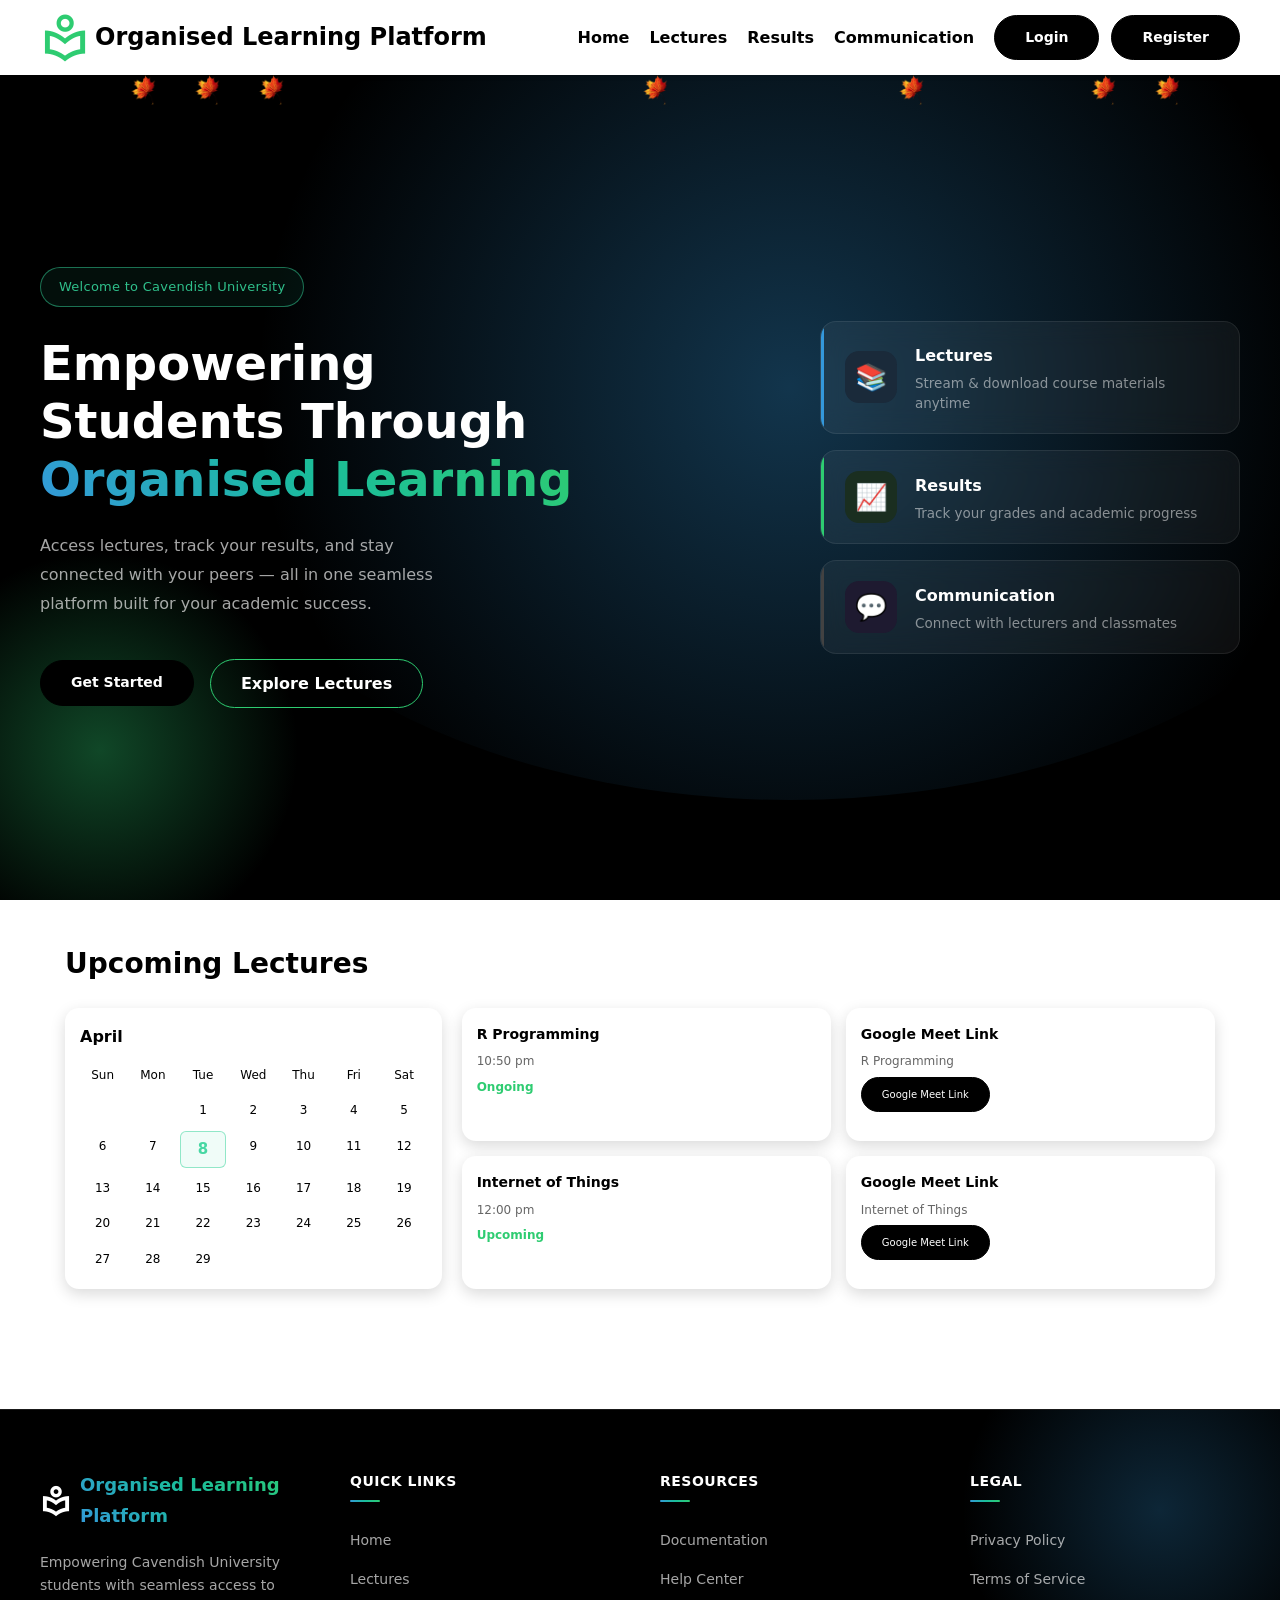
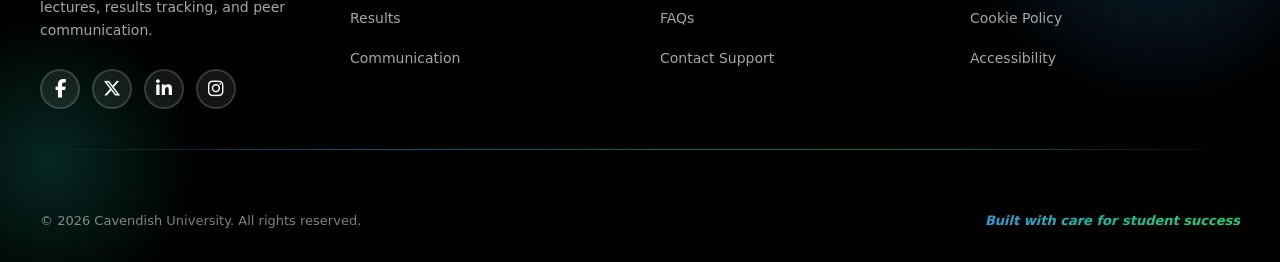
==== index.html @ b63f4052 "added an animated background to the hero section" ====
<!doctype html>
<html lang="en">
  <head>
    <meta charset="UTF-8" />
    <meta name="viewport" content="width=device-width, initial-scale=1.0" />
    <meta
      name="description"
      content="This is a special platform for cavendish University Students"
    />
    <link
      rel="stylesheet"
      href="https://fonts.googleapis.com/css2?family=Material+Symbols+Outlined:opsz,wght,FILL,GRAD@20..48,100..700,0..1,-50..200"
    />
    <link
      rel="stylesheet"
      href="https://cdnjs.cloudflare.com/ajax/libs/font-awesome/6.5.1/css/all.min.css"
    />
    <link rel="stylesheet" href="./styles.css" />
    <title>Organised Learning Platform</title>
  </head>

  <body>
    <nav>
      <div class="container">
        <a href="/" class="logo">
          <span class="material-symbols-outlined">local_library</span>
          Organised Learning Platform
        </a>
        <input type="checkbox" id="menu-toggle" />
        <div class="mobile-menu">
          <label for="menu-toggle" class="menu">
            <span></span>
          </label>
        </div>
        <ul>
          <li><a href="/">Home</a></li>
          <li><a href="/lectures.html">Lectures</a></li>
          <li><a href="/results.html">Results</a></li>
          <li><a href="/communication.html">Communication</a></li>
          <li class="nav-buttons">
            <a class="primary-button" href="/login.html">Login</a>
            <a class="primary-button" href="/register.html">Register</a>
          </li>
        </ul>
      </div>
    </nav>

    <section class="hero">
      
  <div class="leaf">
    <div></div><div></div><div></div>
    <div></div><div></div><div></div>
    <div></div>
  </div>
  
      <div class="hero-container">
        <div class="hero-left">
          <div class="hero-badge">Welcome to Cavendish University</div>
          <h1 class="hero-title">
            Empowering Students Through
            <span class="hero-gradient-text">Organised Learning</span>
          </h1>
          <p class="hero-description">
            Access lectures, track your results, and stay connected with your
            peers — all in one seamless platform built for your academic
            success.
          </p>
          <div class="hero-buttons">
            <a href="/register.html" class="primary-button">Get Started</a>
            <a href="/lectures.html" class="outline-button">Explore Lectures</a>
          </div>
        </div>
        <div class="hero-right">
          <div class="hero-card">
            <div class="hero-card-border hero-card-border--blue"></div>
            <div class="hero-card-icon-box hero-card-icon-box--blue">📚</div>
            <div class="hero-card-text">
              <h3>Lectures</h3>
              <p>Stream &amp; download course materials anytime</p>
            </div>
          </div>
          <div class="hero-card">
            <div class="hero-card-border hero-card-border--green"></div>
            <div class="hero-card-icon-box hero-card-icon-box--green">📈</div>
            <div class="hero-card-text">
              <h3>Results</h3>
              <p>Track your grades and academic progress</p>
            </div>
          </div>
          <div class="hero-card">
            <div class="hero-card-border hero-card-border--purple"></div>
            <div class="hero-card-icon-box hero-card-icon-box--purple">💬</div>
            <div class="hero-card-text">
              <h3>Communication</h3>
              <p>Connect with lecturers and classmates</p>
            </div>
          </div>
        </div>
      </div>
    </section>

    <section class="lecturers_section">
      <h1 class="lectures_h1">Upcoming Lectures</h1>

      <div class="layout">
        <!-- LEFT: CALENDAR -->
        <div class="lecture_card calendar">
          <h3>April</h3>

          <div class="calendar-grid">
            <div>Sun</div>
            <div>Mon</div>
            <div>Tue</div>
            <div>Wed</div>
            <div>Thu</div>
            <div>Fri</div>
            <div>Sat</div>

            <div></div>
            <div></div>
            <div>1</div>
            <div>2</div>
            <div>3</div>
            <div>4</div>
            <div>5</div>

            <div>6</div>
            <div>7</div>
            <div class="highlighted_date">8</div>
            <div>9</div>
            <div>10</div>
            <div>11</div>
            <div>12</div>
            <div>13</div>
            <div>14</div>
            <div>15</div>
            <div>16</div>
            <div>17</div>
            <div>18</div>
            <div>19</div>
            <div>20</div>
            <div>21</div>
            <div>22</div>
            <div>23</div>
            <div>24</div>
            <div>25</div>
            <div>26</div>
            <div>27</div>
            <div>28</div>
            <div>29</div>
          </div>
        </div>
        <div class="lectures">
          <div class="lecture_card">
            <div class="lecture-title">R Programming</div>
            <div class="lecture-time">10:50 pm</div>
            <div class="lecture-status">Ongoing</div>
          </div>

          <div class="lecture_card">
            <div class="lecture-title">Google Meet Link</div>
            <div class="lecture-time">R Programming</div>
            <a href="#" class="primary-button lecture_btn">Google Meet Link</a>
          </div>

          <div class="lecture_card">
            <div class="lecture-title">Internet of Things</div>
            <div class="lecture-time">12:00 pm</div>
            <div class="lecture-status">Upcoming</div>
          </div>

          <div class="lecture_card">
            <div class="lecture-title">Google Meet Link</div>
            <div class="lecture-time">Internet of Things</div>
            <a href="#" class="primary-button lecture_btn">Google Meet Link</a>
          </div>
        </div>
      </div>
    </section>

    <footer class="footer">
      <div class="footer-gradient-blob footer-gradient-blob--blue"></div>
      <div class="footer-gradient-blob footer-gradient-blob--green"></div>
      <div class="footer-container">
        <div class="footer-content">
          <div class="footer-section footer-brand">
            <div class="footer-logo">
              <span class="material-symbols-outlined">local_library</span>
              <span class="footer-logo-text">Organised Learning Platform</span>
            </div>
            <p class="footer-description">
              Empowering Cavendish University students with seamless access to
              lectures, results tracking, and peer communication.
            </p>
            <div class="footer-socials">
              <a href="#" class="social-link" title="Facebook">
                <i class="fab fa-facebook-f"></i>
              </a>
              <a href="#" class="social-link" title="Twitter">
                <i class="fab fa-x-twitter"></i>
              </a>
              <a href="#" class="social-link" title="LinkedIn">
                <i class="fab fa-linkedin-in"></i>
              </a>
              <a href="#" class="social-link" title="Instagram">
                <i class="fab fa-instagram"></i>
              </a>
            </div>
          </div>

          <!-- Quick links section -->
          <div class="footer-section">
            <h4 class="footer-heading">Quick Links</h4>
            <ul class="footer-links">
              <li><a href="/">Home</a></li>
              <li><a href="/lectures.html">Lectures</a></li>
              <li><a href="/results.html">Results</a></li>
              <li><a href="/communication.html">Communication</a></li>
            </ul>
          </div>
          <div class="footer-section">
            <h4 class="footer-heading">Resources</h4>
            <ul class="footer-links">
              <li><a href="#">Documentation</a></li>
              <li><a href="#">Help Center</a></li>
              <li><a href="#">FAQs</a></li>
              <li><a href="#">Contact Support</a></li>
            </ul>
          </div>
          <div class="footer-section">
            <h4 class="footer-heading">Legal</h4>
            <ul class="footer-links">
              <li><a href="#">Privacy Policy</a></li>
              <li><a href="#">Terms of Service</a></li>
              <li><a href="#">Cookie Policy</a></li>
              <li><a href="#">Accessibility</a></li>
            </ul>
          </div>
        </div>

        <div class="footer-divider"></div>

        <div class="footer-bottom">
          <p class="footer-copyright">
            &copy; 2026 Cavendish University. All rights reserved.
          </p>
          <p class="footer-credit">Built with care for student success</p>
        </div>
      </div>
    </footer>
  </body>
</html>
---- styles.css ----
/* ========================================================================
   ORGANISED LEARNING PLATFORM — Cavendish University
   ========================================================================
   Contributors (from git history):
   - Jeslor Ssozi          : Root theme, CSS variables, icon library
   - Tukamushaba Ruth      : Navbar design & responsiveness
   - Esther Musiime        : Button styles
   - Moisha Ndlovu         : Hero section & styling
   - Hillary (bh256126)    : Lectures section (index page)
   - km4897 (Milly)        : Lectures page hero section
   - ATWINE Abel Mwesigye  : Communication hero section
   - Suban Mohamed          : Communication cards
   - Swabulah (Swabra5)    : Results page
   - Rogers Onyango        : Login page
   - Natasha (tasha256)    : Footer
   ======================================================================== */

/* =============================================
   1. ROOT VARIABLES & CODE REFACTOR — Jeslor Ssozi
   ============================================= */
:root {
  --base-color: #000000;
  --base-color-light: #424242;
  --primary-color: #3498db;
  --secondary-color: #2ecc71;
  --gradient-color: linear-gradient(45deg, #3498db, #1abc9c, #2ecc71);
}

* {
  margin: 0;
  padding: 0;
  box-sizing: border-box;
}

body {
  font-family:
    "Segoe UI",
    system-ui,
    -apple-system,
    sans-serif;
  color: var(--base-color-light);
  line-height: 1.7;
  min-height: 100vh;
  padding-top: 75px;
  background-color: #ffffff;
}

a {
  text-decoration: none;
  color: inherit;
}

.container {
  max-width: 1200px;
  margin: 0 auto;
  width: 100%;
}

/* =============================================
   2. BUTTONS — Esther Musiime
   ============================================= */
.primary-button {
  background-color: var(--base-color);
  color: #fff;
  padding: 10px 30px;
  font-weight: 600;
  border-radius: 30px;
  border: none;
  font-size: 14px;
  cursor: pointer;
  display: inline-block;
  transition: all 0.3s ease;
  border: 1.5px solid var(--base-color);
}

.primary-button:hover {
  background-color: var(--secondary-color);
  color: #fff;
  box-shadow: 0 8px 25px rgba(0, 0, 0, 0.15);
  transform: translateY(-4px);
  border-color: var(--secondary-color);
}

.outline-button {
  border: 1.5px solid var(--secondary-color);
  color: #fff;
  padding: 10px 30px;
  font-weight: 600;
  border-radius: 30px;
  font-size: 16px;
  cursor: pointer;
  background: transparent;
  display: inline-block;
  transition: all 0.3s ease;
}

.outline-button:hover {
  background: var(--gradient-color);
  transform: translateY(-4px);
  box-shadow: 0 8px 25px rgba(0, 0, 0, 0.15);
}

/* =============================================
   3. NAVBAR — Tukamushaba Ruth
   ============================================= */
nav {
  height: 75px;
  display: flex;
  align-items: center;
  box-shadow: 0 2px 4px rgba(0, 0, 0, 0.1);
  padding: 0 20px;
  background-color: #fff;
  position: fixed;
  top: 0;
  left: 0;
  width: 100%;
  z-index: 9999;
}

nav .container {
  display: flex;
  justify-content: space-between;
  align-items: center;
}

nav .logo {
  font-size: 24px;
  font-weight: 900;
  color: var(--base-color);
  display: flex;
  align-items: center;
}

nav .logo span {
  font-size: 50px;
  margin-right: 5px;
  font-weight: 900;
  color: var(--secondary-color);
}

nav ul {
  list-style: none;
  display: flex;
  align-items: center;
  gap: 20px;
}

nav ul a {
  color: var(--base-color);
  font-weight: 600;
  transition: color 0.3s ease;
}

nav ul a:hover {
  color: var(--secondary-color);
}

.nav-buttons {
  display: flex;
  gap: 12px;
}

.mobile-menu {
  margin-left: auto;
  width: fit-content;
}

#menu-toggle {
  display: none;
}

.mobile-menu .menu {
  height: 40px;
  background-color: var(--secondary-color);
  padding: 10px;
  display: none;
  align-items: center;
  justify-content: center;
  border-radius: 8px;
}

.mobile-menu .menu span {
  width: 27px;
  height: 2px;
  position: relative;
  cursor: pointer;
  background-color: var(--base-color);
}

.mobile-menu .menu span::before,
.mobile-menu .menu span::after {
  content: "";
  position: absolute;
  width: inherit;
  height: 2px;
  background-color: var(--base-color);
  transition: all 0.3s ease;
}

.mobile-menu .menu span::before {
  top: -8px;
}

.mobile-menu .menu span::after {
  top: 8px;
}

#menu-toggle:checked + .mobile-menu .menu span {
  background-color: transparent;
}

#menu-toggle:checked + .mobile-menu .menu span::before {
  transform: rotate(45deg);
  top: 0;
}

#menu-toggle:checked + .mobile-menu .menu span::after {
  transform: rotate(-45deg);
  top: 0;
}

/* =============================================
   4. HERO SECTION — Moisha Ndlovu
   ============================================= */
.hero {
  background-color: var(--base-color);
  min-height: calc(100vh - 75px);
  display: flex;
  align-items: center;
  position: relative;
  overflow: hidden;
  padding: 60px 20px;
}

.hero::before {
  content: "";
  position: absolute;
  width: 100%;
  height: 100%;
  background: radial-gradient(circle, #3498db59 0%, rgba(52, 152, 219, 0) 70%);
  top: -100px;
  right: -150px;
  border-radius: 50%;
  animation: float 8s ease-in-out infinite;
  pointer-events: none;
}

.hero::after {
  content: "";
  position: absolute;
  width: 400px;
  height: 400px;
  background: radial-gradient(circle, #2ecc7159 0%, transparent 70%);
  bottom: -50px;
  left: -100px;
  border-radius: 50%;
  animation: float 6s ease-in-out infinite reverse;
  pointer-events: none;

}


.hero-container {
  max-width: 1200px;
  margin: 0 auto;
  display: flex;
  align-items: center;
  justify-content: space-between;
  gap: 60px;
  width: 100%;
  position: relative;
  z-index: 1;
}

.hero-left {
  flex: 1;
  max-width: 560px;
}

.hero-badge {
  display: inline-block;
  border: 1px solid rgba(52, 211, 153, 0.5);
  color: rgba(52, 211, 153, 0.9);
  font-size: 13px;
  font-weight: 500;
  padding: 8px 18px;
  border-radius: 30px;
  margin-bottom: 28px;
  background: rgba(52, 211, 153, 0.07);
  letter-spacing: 0.02em;
}

.hero-title {
  font-size: clamp(2rem, 4vw, 3rem);
  font-weight: 800;
  color: #ffffff;
  line-height: 1.2;
  margin-bottom: 24px;
}

.hero-gradient-text {
  background: var(--gradient-color);
  -webkit-background-clip: text;
  -webkit-text-fill-color: transparent;
  background-clip: text;
}

.hero-description {
  font-size: 16px;
  color: rgba(255, 255, 255, 0.65);
  line-height: 1.8;
  margin-bottom: 40px;
  max-width: 440px;
}

.hero-buttons {
  display: flex;
  align-items: center;
  gap: 16px;
  flex-wrap: wrap;
}

.hero-right {
  flex: 0 0 420px;
  display: flex;
  flex-direction: column;
  gap: 16px;
}

.hero-card {
  background: rgba(255, 255, 255, 0.05);
  backdrop-filter: blur(12px);
  -webkit-backdrop-filter: blur(12px);
  border: 1px solid rgba(255, 255, 255, 0.08);
  border-radius: 16px;
  padding: 20px 24px;
  position: relative;
  overflow: hidden;
  display: flex;
  align-items: center;
  gap: 18px;
  transition: all 0.3s ease;
}

.hero-card:hover {
  transform: translateY(-4px);
  background: rgba(255, 255, 255, 0.08);
  box-shadow: 0 8px 25px rgba(0, 0, 0, 0.15);
}

.hero-card-border {
  position: absolute;
  left: 0;
  top: 0;
  bottom: 0;
  width: 3px;
  border-radius: 16px 0 0 16px;
}

.hero-card-border--blue {
  background: var(--primary-color);
}
.hero-card-border--green {
  background: var(--secondary-color);
}
.hero-card-border--purple {
  background: var(--base-color-light);
}

.hero-card-icon-box {
  width: 52px;
  height: 52px;
  border-radius: 14px;
  display: flex;
  align-items: center;
  justify-content: center;
  flex-shrink: 0;
  font-size: 26px;
}

.hero-card-icon-box--blue {
  background: #1a2a3a;
}
.hero-card-icon-box--green {
  background: #1a2e20;
}
.hero-card-icon-box--purple {
  background: #1e1a30;
}

.hero-card-text {
  display: flex;
  flex-direction: column;
  gap: 4px;
}

.hero-card h3 {
  font-size: 16px;
  font-weight: 700;
  color: #ffffff;
  margin: 0;
}

.hero-card p {
  font-size: 13.5px;
  color: rgba(255, 255, 255, 0.5);
  line-height: 1.5;
  margin: 0;
}

@keyframes float {
  0%, 100% {
    transform: translateY(0) scale(1);
  }
  50% {
    transform: translateY(-30px) scale(1.05);
  }
}

/* Falling leaves overlay */
.leaf {
  position: absolute;
  width: 100%;
  height: 100%;
  top: 0;
  left: 0;
  pointer-events: none;
}

.leaf div {
  position: absolute;
  display: block;
  width: 30px;
  height: 30px;
  background: url('../images/image.png') no-repeat center;
  background-size: contain;
}

.leaf div:nth-child(1) { left: 20%; animation: fall 15s linear infinite; animation-delay: -2s; }
.leaf div:nth-child(2) { left: 70%; animation: fall 15s linear infinite; animation-delay: -4s; }
.leaf div:nth-child(3) { left: 10%; animation: fall 20s linear infinite; animation-delay: -7s; }
.leaf div:nth-child(4) { left: 50%; animation: fall 18s linear infinite; animation-delay: -5s; }
.leaf div:nth-child(5) { left: 85%; animation: fall 14s linear infinite; animation-delay: -5s; }
.leaf div:nth-child(6) { left: 15%; animation: fall 16s linear infinite; animation-delay: -10s; }
.leaf div:nth-child(7) { left: 90%; animation: fall 15s linear infinite; animation-delay: -4s; }

@keyframes fall {
  0%   { opacity: 1; top: -10%; transform: translateX(20px) rotate(0deg); }
  20%  { opacity: 0.8; transform: translateX(-20px) rotate(45deg); }
  40%  { transform: translateX(-20px) rotate(90deg); }
  60%  { transform: translateX(-20px) rotate(135deg); }
  80%  { transform: translateX(-20px) rotate(180deg); }
  100% { top: 110%; transform: translateX(-20px) rotate(225deg); }
}

/* =============================================
   5. LECTURE SECTION (Index Page) — Hillary
   ============================================= */
.lecturers_section {
  max-width: 1200px;
  margin: 0 auto;
  width: 100%;
  padding: 40px 25px;
}

.lectures_h1 {
  margin-bottom: 20px;
  font-weight: 800;
  font-size: 28px;
  color: var(--base-color);
}

.layout {
  display: grid;
  grid-template-columns: 1fr 2fr;
  gap: 20px;
}

.lecture_card {
  background: #ffffff;
  color: #000;
  border-radius: 14px;
  padding: 15px;
  box-shadow: 0 5px 15px rgba(0, 0, 0, 0.15);
  transition: all 0.3s ease;
}

.lecture_card:hover {
  transform: translateY(-4px);
  box-shadow: 0 8px 25px rgba(0, 0, 0, 0.15);
  background: #f9fafb;
}

.calendar {
  min-height: 220px;
}

.calendar h3 {
  margin-top: 0;
  font-size: 16px;
  font-weight: 700;
}

.calendar-grid {
  display: grid;
  grid-template-columns: repeat(7, 1fr);
  gap: 5px;
  font-size: 12px;
  margin-top: 10px;
}

.calendar-grid div {
  text-align: center;
  padding: 5px;
  border-radius: 6px;
}

.highlighted_date {
  display: inline-block;
  border: 1px solid rgba(52, 211, 153, 0.5);
  color: rgba(52, 211, 153, 0.9);
  font-size: 15px;
  font-weight: 700;
  padding: 8px 18px;
  border-radius: 30px;
  background: rgba(52, 211, 153, 0.07);
  letter-spacing: 0.02em;
}

.lectures {
  display: grid;
  grid-template-columns: repeat(2, 1fr);
  gap: 15px;
}

.lecture-title {
  font-size: 14px;
  font-weight: 600;
}

.lecture-time {
  font-size: 12px;
  color: #666;
  margin: 5px 0;
}

.lecture-status {
  font-size: 12px;
  font-weight: 600;
  color: var(--secondary-color);
}

.lecture_btn {
  padding: 8px 20px;
  border-radius: 30px;
  font-weight: 500;
  font-size: 10px;
}

/* =============================================
   6. LECTURES PAGE HERO — km4897 (Milly)
   ============================================= */
.lectures-hero.hero {
  padding-top: calc(60px + 20px);
  min-height: auto;
}

.lectures-hero-content {
  display: flex;
  padding: 40px 20px;
  flex-direction: column;
  align-items: center;
  text-align: center;
  position: relative;
  z-index: 4;
  max-width: 800px;
  margin: 0 auto;
}

.lectures-hero-content h1 {
  font-size: clamp(1.8rem, 4vw, 2.5rem);
  font-weight: 800;
  color: #ffffff;
  line-height: 1.2;
  display: flex;
  align-items: center;
  gap: 10px;
}

.lectures-hero-content h1 span {
  font-size: 50px;
  margin-right: 5px;
  font-weight: 900;
}

.lectures-hero-description {
  color: rgba(255, 255, 255, 0.5);
  margin-top: 12px;
}

.lectures-hero-buttons {
  display: flex;
  flex-wrap: wrap;
  align-items: center;
  justify-content: center;
  gap: 16px;
  margin-top: 20px;
}

.lectures-hero-buttons button {
  display: flex;
  align-items: center;
  gap: 8px;
  border: 1.5px solid var(--secondary-color);
}

.lectures-hero-sub {
  padding: 3rem 1rem;
}

.lectures-hero-sub h3 {
  font-size: 22px;
  font-weight: 700;
  color: var(--base-color);
  text-transform: capitalize;
}

.lecture-hero-cards {
  display: flex;
  justify-content: center;
  flex-wrap: wrap;
  gap: 20px;
  padding: 20px 0;
}

.lectures-hero-sub article {
  box-shadow: 0 5px 15px rgba(0, 0, 0, 0.15);
  border-radius: 10px;
  padding: 20px;
  display: grid;
  grid-template-columns: 60px 1fr 30px;
  width: 100%;
  max-width: 380px;
  align-items: center;
  position: relative;
  overflow: hidden;
}

.lectures-hero-sub .lecture-hero-numbers {
  height: 40px;
  width: 40px;
  border: 3px solid var(--primary-color);
  display: flex;
  align-items: center;
  justify-content: center;
  border-radius: 5px;
  font-weight: 700;
}

.lectures-hero-sub article::before {
  content: "";
  position: absolute;
  left: 0;
  top: 0;
  bottom: 0;
  width: 100%;
  height: 4px;
  background: var(--primary-color);
  border-radius: 10px 0 0 10px;
}

.lectures-hero-sub article:nth-child(2)::before {
  background: var(--secondary-color);
}

.lectures-hero-sub article:nth-child(3)::before {
  background: #8b5cf6;
}

.lectures-hero-sub h4 {
  font-size: 18px;
  font-weight: 700;
  color: var(--base-color);
  text-transform: capitalize;
}

.lectures-hero-sub p {
  font-size: 13px;
  color: var(--base-color-light);
}

.lectures-hero-sub span {
  font-size: 3rem;
  color: var(--primary-color);
}

/* =============================================
   6b. LECTURE CARDS — Lectures Page
   Reuses: .comm-card hover, .comm-tag pattern, .primary-button
   ============================================= */
.lecture-cards-section {
  background: #f8f9fa;
  padding: 60px 20px 80px;
}

.lecture-cards-heading {
  font-size: 28px;
  font-weight: 800;
  color: var(--base-color);
  margin-bottom: 6px;
}

.lecture-cards-subheading {
  font-size: 15px;
  color: var(--base-color-light);
  margin-bottom: 36px;
}

.lecture-cards-grid {
  display: grid;
  grid-template-columns: repeat(auto-fill, minmax(340px, 1fr));
  gap: 24px;
}

/* Individual card — mirrors .comm-card structure */
.lec-card {
  background: #fff;
  border-radius: 16px;
  overflow: hidden;
  box-shadow: 0 4px 20px rgba(0, 0, 0, 0.06);
  transition: all 0.3s ease;
}

.lec-card:hover {
  transform: translateY(-4px);
  box-shadow: 0 8px 25px rgba(0, 0, 0, 0.15);
}

.lec-card-accent {
  height: 4px;
}

.lec-card-accent-green {
  background: linear-gradient(90deg, #2ecc71, #34d399);
}

.lec-card-body {
  padding: 24px 28px;
}

.lec-card-top {
  display: flex;
  align-items: center;
  justify-content: space-between;
  margin-bottom: 14px;
  flex-wrap: wrap;
  gap: 8px;
}

/* Tags — reuses .comm-tag sizing & colour pattern */
.lec-tag {
  display: inline-flex;
  align-items: center;
  gap: 5px;
  padding: 4px 12px;
  border-radius: 20px;
  font-size: 12px;
  font-weight: 600;
}

.lec-tag .material-symbols-outlined {
  font-size: 15px;
}

.lec-tag-live {
  background: rgba(46, 204, 113, 0.12);
  color: var(--secondary-color);
  animation: livePulse 2s ease-in-out infinite;
}

@keyframes livePulse {
  0%,
  100% {
    opacity: 1;
  }
  50% {
    opacity: 0.65;
  }
}

.lec-tag-scheduled {
  background: rgba(46, 204, 113, 0.1);
  color: var(--secondary-color);
}

.lec-schedule {
  display: inline-flex;
  align-items: center;
  gap: 5px;
  font-size: 13px;
  color: #888;
}

.lec-schedule .material-symbols-outlined {
  font-size: 16px;
}

.lec-card-title {
  font-size: 18px;
  font-weight: 700;
  color: var(--base-color);
  margin-bottom: 14px;
  line-height: 1.4;
}

.lec-card-details {
  display: flex;
  flex-direction: column;
  gap: 8px;
  margin-bottom: 20px;
}

.lec-detail {
  display: flex;
  align-items: center;
  gap: 8px;
  font-size: 14px;
  color: var(--base-color-light);
}

.lec-detail .material-symbols-outlined {
  font-size: 20px;
  color: #999;
}

/* Google Meet button — extends .primary-button style */
.lec-meet-btn {
  display: inline-flex;
  align-items: center;
  justify-content: center;
  gap: 8px;
  width: 100%;
  padding: 12px 24px;
  background-color: var(--base-color);
  color: #fff;
  font-weight: 600;
  font-size: 14px;
  border-radius: 30px;
  border: 1.5px solid var(--base-color);
  cursor: pointer;
  transition: all 0.3s ease;
}

.lec-meet-btn:hover {
  background-color: var(--secondary-color);
  border-color: var(--secondary-color);
  color: #fff;
  box-shadow: 0 8px 25px rgba(0, 0, 0, 0.15);
  transform: translateY(-2px);
}

.lec-meet-btn .material-symbols-outlined {
  font-size: 18px;
  transition: transform 0.25s ease;
}

.lec-meet-btn:hover .material-symbols-outlined {
  transform: translateX(4px);
}

/* =============================================
   7. PAGE BACKGROUND — Jeslor Ssozi
   Reusable dark bg with animated gradient orbs
   ============================================= */
.page-background {
  background-color: var(--base-color);
  position: relative;
  overflow: hidden;
}

.page-background::before {
  content: "";
  position: absolute;
  width: 600px;
  height: 600px;
  background: radial-gradient(circle, #3498db59 0%, rgba(52, 152, 219, 0) 70%);
  top: -100px;
  right: -150px;
  border-radius: 50%;
  animation: float 8s ease-in-out infinite;
  pointer-events: none;
}

.page-background::after {
  content: "";
  position: absolute;
  width: 400px;
  height: 400px;
  background: radial-gradient(circle, #2ecc7159 0%, transparent 70%);
  bottom: -50px;
  left: -100px;
  border-radius: 50%;
  animation: float 6s ease-in-out infinite reverse;
  pointer-events: none;
}

/* =============================================
   8. COMMUNICATION — Abel Mwesigye (Hero) + Suban Mohamed (Cards)
   ============================================= */

/* Hero — Abel Mwesigye */
.comm-hero {
  min-height: 50vh;
  display: flex;
  align-items: center;
  justify-content: center;
  padding: 80px 20px 60px;
  text-align: center;
}

.comm-hero-inner {
  max-width: 680px;
  position: relative;
  z-index: 1;
}

.comm-hero-desc {
  font-size: 16px;
  color: rgba(255, 255, 255, 0.65);
  line-height: 1.7;
  max-width: 520px;
  margin: 0 auto;
}

/* Cards — Suban Mohamed */
.comm-cards-section {
  background: #f8f9fa;
  padding: 60px 20px 80px;
}

.comm-cards-section .container {
  display: grid;
  gap: 24px;
}

.comm-card {
  background: #fff;
  border-radius: 16px;
  overflow: hidden;
  box-shadow: 0 4px 20px rgba(0, 0, 0, 0.06);
  transition: all 0.3s ease;
}

.comm-card:hover {
  transform: translateY(-4px);
  box-shadow: 0 8px 25px rgba(0, 0, 0, 0.15);
}

.comm-card--urgent {
  border: 1.5px solid rgba(239, 68, 68, 0.25);
}

.comm-card-accent {
  height: 4px;
}

.comm-card-accent--red {
  background: linear-gradient(90deg, #ef4444, #f87171);
}
.comm-card-accent--blue {
  background: linear-gradient(90deg, #3498db, #60a5fa);
}
.comm-card-accent--green {
  background: linear-gradient(90deg, #2ecc71, #34d399);
}
.comm-card-accent--purple {
  background: linear-gradient(90deg, #8b5cf6, #a78bfa);
}
.comm-card-accent--orange {
  background: linear-gradient(90deg, #e67e22, #f59e0b);
}
.comm-card-accent--teal {
  background: linear-gradient(90deg, #1abc9c, #2dd4bf);
}

.comm-card-body {
  padding: 24px 28px;
}

.comm-card-top {
  display: flex;
  align-items: center;
  justify-content: space-between;
  margin-bottom: 14px;
}

.comm-tag {
  display: inline-flex;
  align-items: center;
  gap: 5px;
  padding: 4px 12px;
  border-radius: 20px;
  font-size: 12px;
  font-weight: 600;
}

.comm-tag .material-symbols-outlined {
  font-size: 15px;
}

.comm-tag--red {
  background: rgba(239, 68, 68, 0.1);
  color: #ef4444;
}
.comm-tag--blue {
  background: rgba(52, 152, 219, 0.1);
  color: #3498db;
}
.comm-tag--green {
  background: rgba(46, 204, 113, 0.1);
  color: #2ecc71;
}
.comm-tag--purple {
  background: rgba(139, 92, 246, 0.1);
  color: #8b5cf6;
}
.comm-tag--orange {
  background: rgba(230, 126, 34, 0.1);
  color: #e67e22;
}
.comm-tag--teal {
  background: rgba(26, 188, 156, 0.1);
  color: #1abc9c;
}

.comm-date {
  font-size: 12.5px;
  color: #999;
}

.comm-card-title {
  font-size: 18px;
  font-weight: 700;
  color: var(--base-color);
  margin-bottom: 10px;
  line-height: 1.4;
}

.comm-card-text {
  font-size: 14px;
  color: #666;
  line-height: 1.7;
  margin-bottom: 20px;
}

.comm-card-footer {
  display: flex;
  align-items: center;
  justify-content: space-between;
  padding-top: 16px;
  border-top: 1px solid #f0f0f0;
}

.comm-author {
  display: flex;
  align-items: center;
  gap: 10px;
  font-size: 13px;
  font-weight: 600;
  color: var(--base-color-light);
}

.comm-author-avatar {
  width: 32px;
  height: 32px;
  border-radius: 50%;
  background: #ef4444;
  color: #fff;
  display: flex;
  align-items: center;
  justify-content: center;
  font-size: 11px;
  font-weight: 700;
}

.comm-read-more {
  display: inline-flex;
  align-items: center;
  gap: 4px;
  font-size: 13px;
  font-weight: 600;
  color: var(--primary-color);
  transition: gap 0.25s ease;
}

.comm-read-more:hover {
  gap: 8px;
  color: var(--secondary-color);
}

.comm-read-more .material-symbols-outlined {
  font-size: 16px;
}

/* =============================================
   9. RESULTS PAGE — Swabulah (Swabra5)
   ============================================= */
body.results-page {
  font-family: "Inter", sans-serif;
  background: #f3f4f6;
}

.results-header {
  background-color: var(--base-color);
  color: white;
  text-align: center;
  padding: 80px 20px;
  position: relative;
  overflow: hidden;
}

.results-header::before {
  content: "";
  position: absolute;
  width: 600px;
  height: 600px;
  background: radial-gradient(circle, #3498db59 0%, rgba(52, 152, 219, 0) 70%);
  top: -100px;
  right: -150px;
  border-radius: 50%;
  animation: float 8s ease-in-out infinite;
  pointer-events: none;
}

.results-header::after {
  content: "";
  position: absolute;
  width: 400px;
  height: 400px;
  background: radial-gradient(circle, #2ecc7159 0%, transparent 70%);
  bottom: -50px;
  left: -100px;
  border-radius: 50%;
  animation: float 6s ease-in-out infinite reverse;
  pointer-events: none;
}

.results-title {
  display: flex;
  justify-content: center;
  align-items: center;
  gap: 12px;
  font-size: 34px;
  font-weight: 700;
  position: relative;
  z-index: 1;
}

.results-title i {
  font-size: 28px;
}

.results-header p {
  margin-top: 10px;
  opacity: 0.85;
  font-size: 15px;
  position: relative;
  z-index: 1;
}

.results-summary {
  display: flex;
  gap: 20px;
  justify-content: center;
  padding: 30px;
  flex-wrap: wrap;
  margin-top: -40px;
}

.result-card {
  background: white;
  border-radius: 16px;
  padding: 20px;
  min-width: 220px;
  text-align: center;
  box-shadow: 0 6px 18px rgba(0, 0, 0, 0.08);
  transition: all 0.3s ease;
}

.result-card:hover {
  transform: translateY(-4px);
  box-shadow: 0 8px 25px rgba(0, 0, 0, 0.15);
}

.result-card i {
  font-size: 22px;
  color: #2563eb;
  margin-bottom: 8px;
}

.result-card h2 {
  margin: 5px 0;
  font-size: 24px;
  font-weight: 700;
}

.result-card span {
  font-size: 14px;
  color: #777;
}

.results-section-title {
  font-size: 22px;
  font-weight: 700;
  margin: 30px 20px 10px;
  text-align: center;
}

.results-semesters {
  display: flex;
  gap: 25px;
  padding: 20px;
  justify-content: center;
  flex-wrap: wrap;
}

.result-sem-card {
  width: 320px;
  background: white;
  border-radius: 18px;
  overflow: hidden;
  box-shadow: 0 8px 25px rgba(0, 0, 0, 0.08);
  transition: all 0.3s ease;
}

.result-sem-card:hover {
  transform: translateY(-4px);
  box-shadow: 0 8px 25px rgba(0, 0, 0, 0.15);
}

.result-sem-header {
  padding: 18px;
  color: white;
  display: flex;
  justify-content: space-between;
  font-weight: 600;
  font-size: 15px;
}

.sem-blue {
  background: linear-gradient(135deg, #3b82f6, #38bdf8);
}
.sem-green {
  background: linear-gradient(135deg, #22c55e, #4ade80);
}
.sem-purple {
  background: linear-gradient(135deg, #9333ea, #c084fc);
}

.result-course {
  display: flex;
  justify-content: space-between;
  align-items: center;
  padding: 16px 18px;
  border-bottom: 1px solid #f1f1f1;
}

.result-course div {
  font-weight: 600;
}

.result-course small {
  display: block;
  font-size: 13px;
  color: #777;
  font-weight: 400;
}

.result-grade {
  padding: 6px 12px;
  border-radius: 10px;
  font-size: 13px;
  font-weight: 600;
}

.grade-a {
  background: #dcfce7;
  color: #15803d;
}
.grade-am {
  background: #e0f2fe;
  color: #0369a1;
}
.grade-bp {
  background: #dbeafe;
  color: #1d4ed8;
}
.grade-b {
  background: #e2e8f0;
  color: #334155;
}

.result-footer {
  display: flex;
  justify-content: space-between;
  padding: 14px 18px;
  font-size: 13px;
  color: #555;
}

.result-status {
  background: #dcfce7;
  color: #15803d;
  padding: 5px 12px;
  border-radius: 20px;
  font-weight: 600;
}

/* =============================================
   10. LOGIN PAGE — Rogers Onyango
   ============================================= */
.login-page {
  background-color: var(--base-color);
  min-height: 100vh;
  position: relative;
}

.login-section {
  min-height: 100vh;
  display: flex;
  align-items: center;
  justify-content: center;
  padding: 100px 20px 40px;
  position: relative;
}

.login-card {
  background: #ffffff;
  border-radius: 20px;
  width: 100%;
  max-width: 460px;
  padding: 32px 44px 28px;
  position: relative;
  overflow: hidden;
  z-index: 6;
  box-shadow: 0 24px 60px rgba(0, 0, 0, 0.35);
}

/* Wider card for register page */
.register-page .login-card {
  max-width: 560px;
}

.login-field-row {
  display: flex;
  gap: 14px;
}

.login-field-row .login-field {
  flex: 1;
  min-width: 0;
}

.login-card-top-border {
  position: absolute;
  top: 0;
  left: 0;
  right: 0;
  height: 4px;
  background: linear-gradient(90deg, #3b9edd 0%, #1abc9c 50%, #2ecc71 100%);
  border-radius: 20px 20px 0 0;
}

.login-icon-wrap {
  width: 54px;
  height: 54px;
  border-radius: 50%;
  background: var(--secondary-color);
  display: flex;
  align-items: center;
  justify-content: center;
  margin: 0 auto 14px;
}

.login-title {
  font-size: 24px;
  font-weight: 800;
  color: var(--base-color);
  text-align: center;
  margin-bottom: 4px;
}

.login-subtitle {
  font-size: 13.5px;
  color: var(--base-color-light);
  text-align: center;
  margin-bottom: 20px;
}

.login-form {
  display: flex;
  flex-direction: column;
  gap: 14px;
}

.login-field {
  display: flex;
  flex-direction: column;
  gap: 7px;
}

.login-label {
  font-size: 14px;
  font-weight: 600;
  color: var(--base-color);
}

.login-input-wrap {
  position: relative;
  display: flex;
  align-items: center;
}

.login-input-icon {
  position: absolute;
  left: 14px;
  color: #aaa;
  pointer-events: none;
  flex-shrink: 0;
}

.login-input {
  width: 100%;
  padding: 10px 16px 10px 42px;
  border: 1.5px solid #e0e0e0;
  border-radius: 10px;
  font-size: 14px;
  font-family: inherit;
  color: var(--base-color);
  background: #fafafa;
  outline: none;
  transition:
    border-color 0.25s ease,
    box-shadow 0.25s ease;
}

.login-input::placeholder {
  color: #bbb;
}

.login-input:focus {
  border-color: var(--primary-color);
  box-shadow: 0 0 0 3px rgba(52, 152, 219, 0.12);
  background: #fff;
}

.login-row {
  display: flex;
  align-items: center;
  justify-content: space-between;
  gap: 12px;
}

.login-remember {
  display: flex;
  align-items: center;
  gap: 8px;
  font-size: 13.5px;
  color: var(--base-color-light);
  cursor: pointer;
  user-select: none;
}

.login-remember input[type="checkbox"] {
  position: absolute;
  opacity: 0;
  width: 0;
  height: 0;
}

.login-checkbox-custom {
  width: 16px;
  height: 16px;
  border: 1.5px solid #ccc;
  border-radius: 4px;
  display: inline-block;
  flex-shrink: 0;
  position: relative;
  transition:
    border-color 0.2s ease,
    background 0.2s ease;
}

.login-remember input[type="checkbox"]:checked + .login-checkbox-custom {
  background: var(--base-color);
  border-color: var(--base-color);
}

.login-remember input[type="checkbox"]:checked + .login-checkbox-custom::after {
  content: "";
  position: absolute;
  left: 3px;
  top: 0px;
  width: 5px;
  height: 9px;
  border: 2px solid #fff;
  border-top: none;
  border-left: none;
  transform: rotate(45deg);
}

.login-forgot {
  font-size: 13.5px;
  font-weight: 600;
  color: var(--primary-color);
  transition: color 0.2s ease;
  white-space: nowrap;
}

.login-forgot:hover {
  color: #2176ae;
}

.login-submit {
  padding: 15px 0;
  font-size: 15px;
  font-weight: 700;
  font-family: inherit;
  display: flex;
  align-items: center;
  justify-content: center;
  gap: 10px;
}

.login-divider {
  display: flex;
  align-items: center;
  gap: 14px;
  color: #ccc;
  font-size: 13px;
}

.login-divider::before,
.login-divider::after {
  content: "";
  flex: 1;
  height: 1px;
  background: #e8e8e8;
}

.login-create-account {
  color: var(--base-color);
  text-align: center;
  gap: 10px;
  font-weight: 700;
  font-family: inherit;
  display: flex;
  align-items: center;
  justify-content: center;
}

.login-create-account:hover {
  background: #f5f5f5;
}

/* =============================================
   11. FOOTER — Natasha (tasha256)
   ============================================= */
.footer {
  background-color: var(--base-color);
  color: #ffffff;
  padding: 60px 20px 30px;
  margin-top: 80px;
  border-top: 1px solid rgba(255, 255, 255, 0.1);
  position: relative;
  overflow: hidden;
}

.footer-gradient-blob--blue {
  position: absolute;
  width: 400px;
  height: 400px;
  background: radial-gradient(circle, #3498db40 0%, rgba(52, 152, 219, 0) 70%);
  top: -100px;
  right: -80px;
  border-radius: 50%;
  animation: float 8s ease-in-out infinite;
  pointer-events: none;
}

.footer-gradient-blob--green {
  position: absolute;
  width: 300px;
  height: 300px;
  background: radial-gradient(circle, #1abc9c35 0%, transparent 70%);
  bottom: -50px;
  left: -100px;
  border-radius: 50%;
  animation: float 6s ease-in-out infinite reverse;
  pointer-events: none;
}

.footer-container {
  max-width: 1200px;
  margin: 0 auto;
  position: relative;
  z-index: 1;
}

.footer-content {
  display: grid;
  grid-template-columns: repeat(auto-fit, minmax(250px, 1fr));
  gap: 40px;
  margin-bottom: 40px;
}

.footer-section {
  display: flex;
  flex-direction: column;
  gap: 16px;
}

.footer-brand {
  gap: 20px;
}

.footer-logo {
  display: flex;
  align-items: center;
  gap: 8px;
  font-size: 18px;
  font-weight: 700;
  color: #ffffff;
}

.footer-logo span.material-symbols-outlined {
  font-size: 32px;
  font-weight: 700;
}

.footer-logo-text {
  background: var(--gradient-color);
  -webkit-background-clip: text;
  -webkit-text-fill-color: transparent;
  background-clip: text;
  font-weight: 700;
}

.footer-description {
  font-size: 14px;
  color: rgba(255, 255, 255, 0.65);
  line-height: 1.6;
  max-width: 280px;
}

.footer-socials {
  display: flex;
  gap: 12px;
  margin-top: 8px;
}

.social-link {
  width: 40px;
  height: 40px;
  display: flex;
  align-items: center;
  justify-content: center;
  border-radius: 50%;
  background: rgba(255, 255, 255, 0.08);
  border: 2px solid rgba(255, 255, 255, 0.15);
  color: #ffffff;
  font-weight: 600;
  transition: all 0.3s ease;
  font-size: 18px;
  position: relative;
}

.social-link i {
  font-size: 18px;
  display: flex;
  align-items: center;
  justify-content: center;
}

.social-link:hover {
  background: rgba(255, 255, 255, 0.1);
  border-color: var(--secondary-color);
  transform: translateY(-4px);
  box-shadow: 0 8px 25px rgba(0, 0, 0, 0.15);
}

.footer-heading {
  font-size: 14px;
  font-weight: 700;
  text-transform: uppercase;
  letter-spacing: 0.5px;
  color: #ffffff;
  margin-bottom: 8px;
  position: relative;
  padding-bottom: 8px;
}

.footer-heading::after {
  content: "";
  position: absolute;
  bottom: 0;
  left: 0;
  width: 30px;
  height: 2px;
  background: var(--gradient-color);
  border-radius: 1px;
}

.footer-links {
  list-style: none;
  display: flex;
  flex-direction: column;
  gap: 12px;
}

.footer-links a {
  font-size: 14px;
  color: rgba(255, 255, 255, 0.65);
  transition: all 0.3s ease;
  position: relative;
  padding-left: 0;
}

.footer-links a:hover {
  color: var(--secondary-color);
  padding-left: 6px;
}

.footer-divider {
  height: 1px;
  background: linear-gradient(
    90deg,
    transparent,
    #3498db80,
    #1abc9c80,
    #2ecc7180,
    transparent
  );
  margin: 40px 0;
}

.footer-bottom {
  display: flex;
  justify-content: space-between;
  align-items: center;
  flex-wrap: wrap;
  gap: 20px;
  padding-top: 20px;
}

.footer-copyright {
  font-size: 13px;
  color: rgba(255, 255, 255, 0.5);
}

.footer-credit {
  font-size: 13px;
  background: var(--gradient-color);
  -webkit-background-clip: text;
  -webkit-text-fill-color: transparent;
  background-clip: text;
  font-style: italic;
  font-weight: 600;
}

/* =============================================
   12. RESPONSIVE — All contributors (consolidated)
   All responsive rules live here in media queries.
   ============================================= */

/* --- Large Desktops (max-width: 1279px) --- */
@media (max-width: 1279px) {
  nav ul {
    gap: 20px 15px;
  }
}

/* --- Tablets Landscape (max-width: 1023px) --- */
@media (max-width: 1023px) {
  /* Hero — Moisha */
  .hero-container {
    flex-direction: column;
    text-align: center;
  }
  .hero-left {
    max-width: 100%;
  }
  .hero-description {
    max-width: 100%;
  }
  .hero-buttons {
    justify-content: center;
  }
  .hero-right {
    flex: unset;
    width: 100%;
    max-width: 480px;
  }

  /* Navbar mobile mode — Ruth */
  .mobile-menu .menu {
    display: flex;
  }
  nav ul {
    padding-top: 10px;
    padding-bottom: 20px;
    position: fixed;
    top: 75px;
    left: -100%;
    background-color: rgb(0 0 0 / 65%);
    backdrop-filter: blur(10px);
    -webkit-backdrop-filter: blur(10px);
    flex-direction: column;
    width: 100%;
    z-index: 400;
    gap: 10px;
    border-radius: 0 0 20px 20px;
  }
  #menu-toggle:checked ~ ul {
    left: 0;
    display: flex;
  }
  nav ul li {
    width: 100%;
  }
  nav ul a {
    color: #fff;
    width: 90%;
    max-width: 300px;
    display: block;
    padding: 10px 15px;
    margin-left: 15px;
    background-color: transparent;
    transition: all 0.3s ease;
    border-radius: 30px;
  }
  nav ul a:hover {
    background-color: var(--secondary-color);
    color: #fff;
    box-shadow: 0 8px 25px rgba(0, 0, 0, 0.15);
    transform: translateY(-4px);
  }
  nav ul .nav-buttons {
    display: flex;
    flex-wrap: wrap;
    gap: 10px;
  }
  nav ul .nav-buttons a {
    margin-left: 15px;
    padding-left: 15px;
    background-color: var(--secondary-color);
  }

  /* Lectures hero buttons — Milly */
  .lectures-hero-buttons {
    gap: 10px;
  }
}

/* --- Tablets Portrait (max-width: 768px) --- */
@media (max-width: 768px) {
  /* Lecture cards — Lectures page */
  .lecture-cards-grid {
    grid-template-columns: 1fr;
  }
  .lecture-cards-section {
    padding: 40px 16px 60px;
  }

  /* Lectures section — Hillary */
  .layout {
    grid-template-columns: 1fr;
  }
  .lectures {
    grid-template-columns: 1fr;
  }

  /* Results — Swabulah */
  .results-summary {
    flex-direction: column;
    align-items: center;
  }
  .results-semesters {
    flex-direction: column;
    align-items: center;
  }

  /* Footer — Natasha */
  .footer {
    padding: 50px 20px 25px;
    margin-top: 60px;
  }
  .footer-gradient-blob--blue {
    width: 300px;
    height: 300px;
    top: -80px;
    right: -60px;
  }
  .footer-gradient-blob--green {
    width: 250px;
    height: 250px;
    bottom: -40px;
    left: -80px;
  }
  .footer-content {
    grid-template-columns: repeat(2, 1fr);
    gap: 30px;
  }
  .footer-bottom {
    flex-direction: column;
    text-align: center;
  }
  .footer-brand {
    grid-column: 1 / -1;
  }
}

/* --- Communication Tablets (max-width: 767px) — Suban */
@media (max-width: 767px) {
  .comm-hero {
    min-height: 40vh;
    padding: 60px 20px 40px;
  }
  .comm-card-body {
    padding: 18px 20px;
  }
  .comm-card-top {
    flex-direction: column;
    align-items: flex-start;
    gap: 8px;
  }
}

/* --- Login & Register Responsive --- */
@media (max-width: 768px) {
  .login-section {
    padding: 100px 16px 30px;
  }
  .register-page .login-card {
    max-width: 500px;
  }
}

@media (max-width: 520px) {
  .login-field-row {
    flex-direction: column;
    gap: 12px;
  }
  .login-card {
    padding: 28px 20px 24px;
    border-radius: 16px;
  }
  .register-page .login-card {
    max-width: 100%;
  }
  .login-title {
    font-size: 20px;
  }
  .login-subtitle {
    font-size: 12.5px;
    margin-bottom: 16px;
  }
  .login-form {
    gap: 12px;
  }
  .login-label {
    font-size: 13px;
  }
  .login-input {
    padding: 9px 14px 9px 38px;
    font-size: 13px;
    border-radius: 8px;
  }
  .login-submit {
    padding: 11px 20px;
    font-size: 14px;
  }
  .login-create-account {
    padding: 10px 20px;
    font-size: 13.5px;
  }
  .login-row {
    flex-direction: column;
    align-items: flex-start;
    gap: 8px;
  }
  .login-icon-wrap {
    width: 46px;
    height: 46px;
    margin-bottom: 10px;
  }
}

@media (max-width: 380px) {
  .login-card {
    padding: 24px 16px 20px;
  }
  .login-title {
    font-size: 18px;
  }
  .login-input {
    font-size: 12.5px;
  }
}

/* --- Mobile (max-width: 480px) --- */
@media (max-width: 480px) {
  /* Lecture cards */
  .lecture-cards-grid {
    grid-template-columns: 1fr;
  }
  .lec-card-body {
    padding: 18px 20px;
  }
  .lec-card-top {
    flex-direction: column;
    align-items: flex-start;
  }
  .lecture-cards-heading {
    font-size: 22px;
  }

  /* Navbar — Ruth */
  nav .logo {
    font-size: 10px;
  }
  nav .logo span {
    font-size: 39px;
  }

  /* Communication Cards — Suban */
  .comm-card-footer {
    flex-direction: column;
    align-items: flex-start;
    gap: 12px;
  }

  /* Footer — Natasha */
  .footer {
    padding: 40px 15px 20px;
    margin-top: 40px;
  }
  .footer-gradient-blob--blue {
    width: 250px;
    height: 250px;
    top: -60px;
    right: -50px;
  }
  .footer-gradient-blob--green {
    width: 200px;
    height: 200px;
    bottom: -30px;
    left: -70px;
  }
  .footer-content {
    grid-template-columns: 1fr;
    gap: 25px;
  }
  .footer-socials {
    gap: 10px;
  }
  .social-link {
    width: 36px;
    height: 36px;
    font-size: 14px;
  }
  .footer-heading {
    font-size: 13px;
  }
  .footer-links a {
    font-size: 13px;
  }
  .footer-bottom {
    flex-direction: column;
    text-align: center;
    gap: 12px;
  }
  .footer-copyright,
  .footer-credit {
    font-size: 12px;
  }
}
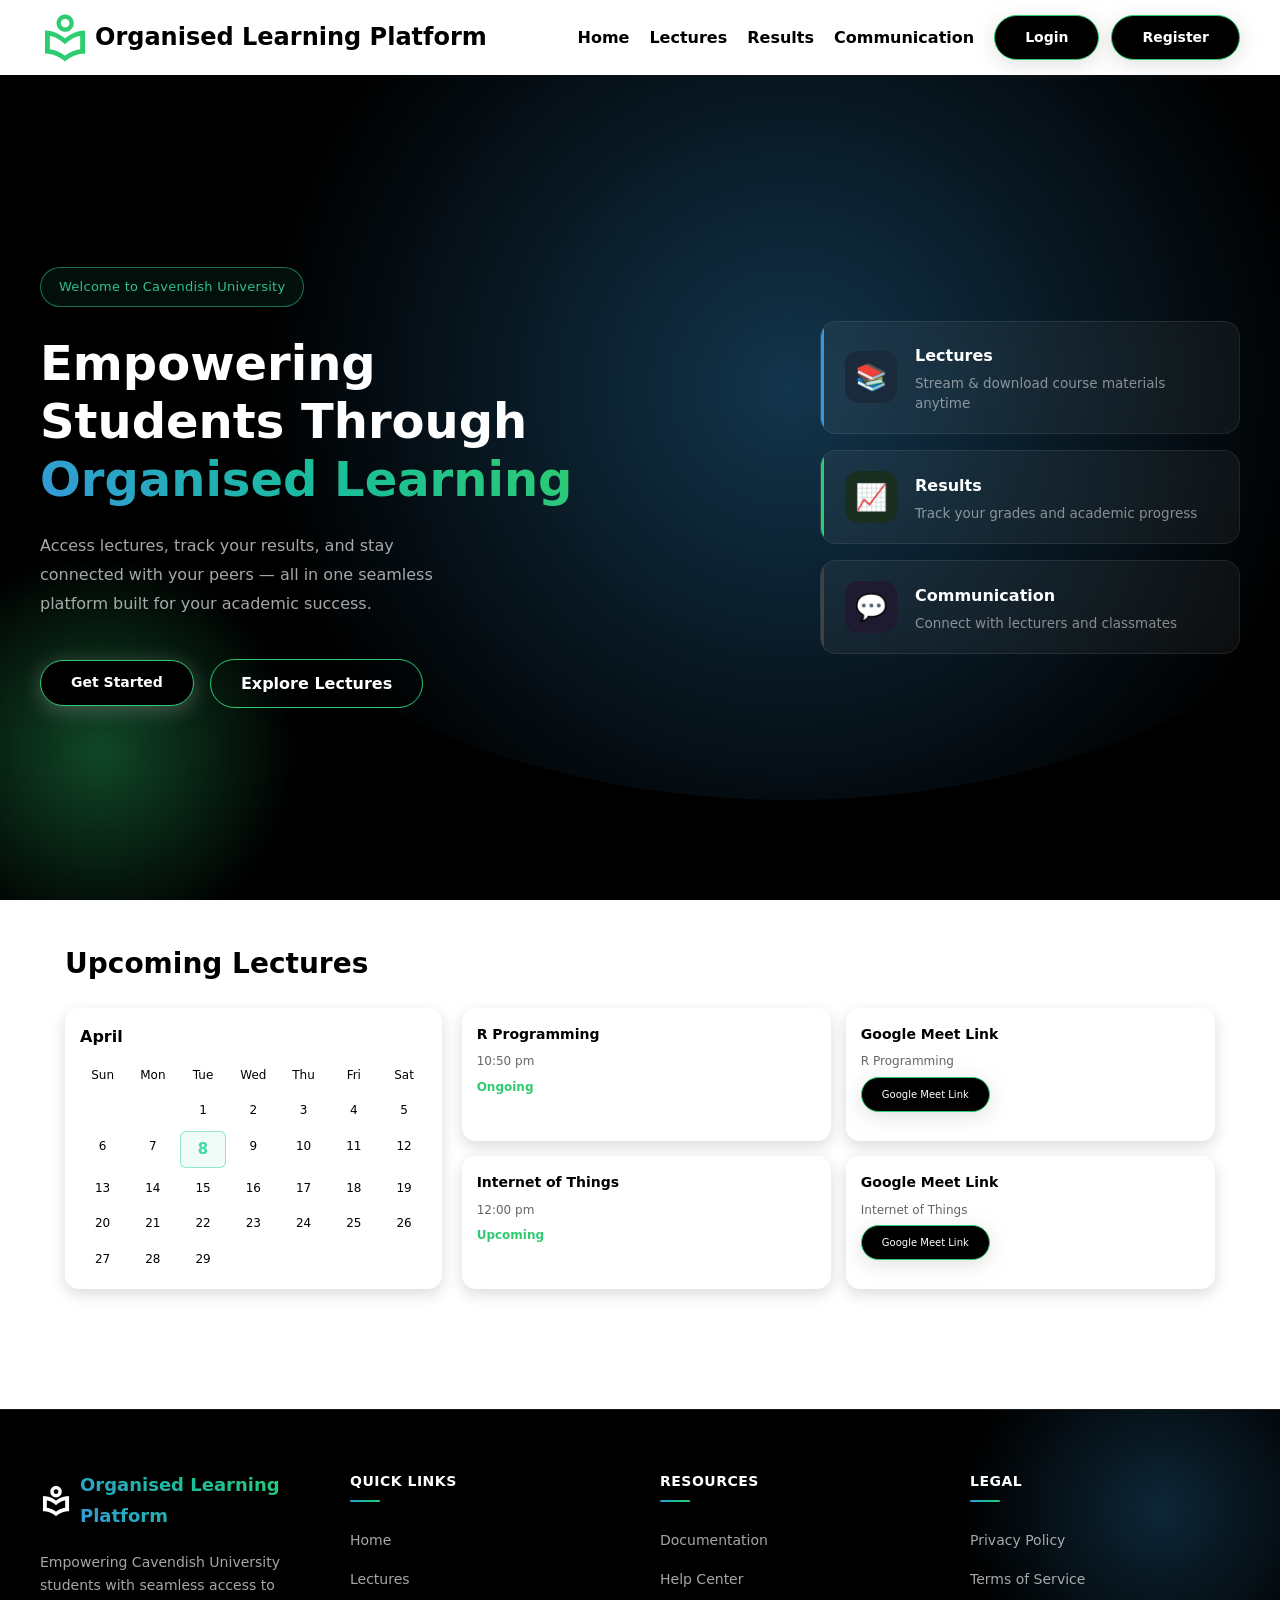
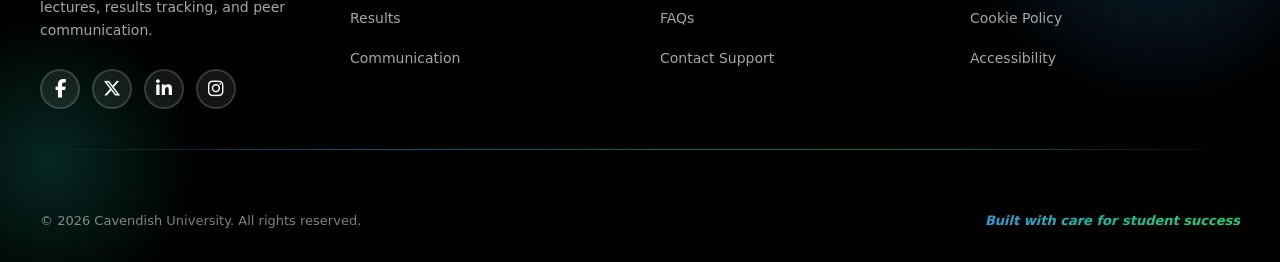
==== commit 6cadbfc1: "Merge branch 'moisha'" ====
--- a/index.html
+++ b/index.html
@@ -15,7 +15,7 @@
       rel="stylesheet"
       href="https://cdnjs.cloudflare.com/ajax/libs/font-awesome/6.5.1/css/all.min.css"
     />
-    <link rel="stylesheet" href="./styles.css" />
+    <link rel="stylesheet" href="./assets/css/styles.css" />
     <title>Organised Learning Platform</title>
   </head>
 
@@ -248,5 +248,6 @@
         </div>
       </div>
     </footer>
+    <script src="./assets/js/main.js"></script>
   </body>
 </html>
--- a/assets/css/styles.css
+++ b/assets/css/styles.css
@@ -0,0 +1,2093 @@
+/* ========================================================================
+   ORGANISED LEARNING PLATFORM — Cavendish University
+   ========================================================================
+   Contributors (from git history):
+   - Jeslor Ssozi          : Root theme, CSS variables, icon library
+   - Tukamushaba Ruth      : Navbar design & responsiveness
+   - Esther Musiime        : Button styles
+   - Moisha Ndlovu         : Hero section & styling
+   - Hillary (bh256126)    : Lectures section (index page)
+   - km4897 (Milly)        : Lectures page hero section
+   - ATWINE Abel Mwesigye  : Communication hero section
+   - Suban Mohamed          : Communication cards
+   - Swabulah (Swabra5)    : Results page
+   - Rogers Onyango        : Login page
+   - Natasha (tasha256)    : Footer
+   ======================================================================== */
+
+/* =============================================
+   1. ROOT VARIABLES & CODE REFACTOR — Jeslor Ssozi
+   ============================================= */
+:root {
+  --base-color: #000000;
+  --base-color-light: #424242;
+  --primary-color: #3498db;
+  --secondary-color: #2ecc71;
+  --gradient-color: linear-gradient(45deg, #3498db, #1abc9c, #2ecc71);
+}
+
+* {
+  margin: 0;
+  padding: 0;
+  box-sizing: border-box;
+}
+
+body {
+  font-family:
+    "Segoe UI",
+    system-ui,
+    -apple-system,
+    sans-serif;
+  color: var(--base-color-light);
+  line-height: 1.7;
+  min-height: 100vh;
+  padding-top: 75px;
+  background-color: #ffffff;
+}
+
+a {
+  text-decoration: none;
+  color: inherit;
+}
+
+.container {
+  max-width: 1200px;
+  margin: 0 auto;
+  width: 100%;
+}
+
+/* =============================================
+   2. BUTTONS — Esther Musiime
+   ============================================= */
+.primary-button {
+  background-color: var(--base-color);
+  color: #fff;
+  padding: 10px 30px;
+  font-weight: 600;
+  border-radius: 30px;
+  border: none;
+  font-size: 14px;
+  cursor: pointer;
+  display: inline-block;
+  transition: all 0.3s ease;
+  border: 1.5px solid var(--base-color);
+  box-shadow: 0 4px 20px rgb(172 168 168 / 36%);
+  border-color: var(--secondary-color);
+
+}
+
+.primary-button:hover {
+  background-color: var(--secondary-color);
+  color: #fff;
+  box-shadow: 0 8px 25px rgba(0, 0, 0, 0.15);
+  transform: translateY(-4px);
+
+}
+
+.outline-button {
+  border: 1.5px solid var(--secondary-color);
+  color: #fff;
+  padding: 10px 30px;
+  font-weight: 600;
+  border-radius: 30px;
+  font-size: 16px;
+  cursor: pointer;
+  background: transparent;
+  display: inline-block;
+  transition: all 0.3s ease;
+}
+
+.outline-button:hover {
+  background: var(--secondary-color);
+  transform: translateY(-4px);
+  box-shadow: 0 8px 25px rgba(0, 0, 0, 0.15);
+
+
+}
+
+/* =============================================
+   3. NAVBAR — Tukamushaba Ruth
+   ============================================= */
+nav {
+  height: 75px;
+  display: flex;
+  align-items: center;
+  box-shadow: 0 2px 4px rgba(0, 0, 0, 0.1);
+  padding: 0 20px;
+  background-color: #fff;
+  position: fixed;
+  top: 0;
+  left: 0;
+  width: 100%;
+  z-index: 9999;
+}
+
+nav .container {
+  display: flex;
+  justify-content: space-between;
+  align-items: center;
+}
+
+nav .logo {
+  font-size: 24px;
+  font-weight: 900;
+  color: var(--base-color);
+  display: flex;
+  align-items: center;
+}
+
+nav .logo span {
+  font-size: 50px;
+  margin-right: 5px;
+  font-weight: 900;
+  color: var(--secondary-color);
+}
+
+nav ul {
+  list-style: none;
+  display: flex;
+  align-items: center;
+  gap: 20px;
+}
+
+nav ul a {
+  color: var(--base-color);
+  font-weight: 600;
+  transition: color 0.3s ease;
+}
+
+nav ul a:hover {
+  color: var(--secondary-color);
+}
+
+.nav-buttons {
+  display: flex;
+  gap: 12px;
+}
+
+.mobile-menu {
+  margin-left: auto;
+  width: fit-content;
+}
+
+#menu-toggle {
+  display: none;
+}
+
+.mobile-menu .menu {
+  height: 40px;
+  background-color: var(--secondary-color);
+  padding: 10px;
+  display: none;
+  align-items: center;
+  justify-content: center;
+  border-radius: 8px;
+}
+
+.mobile-menu .menu span {
+  width: 27px;
+  height: 2px;
+  position: relative;
+  cursor: pointer;
+  background-color: var(--base-color);
+}
+
+.mobile-menu .menu span::before,
+.mobile-menu .menu span::after {
+  content: "";
+  position: absolute;
+  width: inherit;
+  height: 2px;
+  background-color: var(--base-color);
+  transition: all 0.3s ease;
+}
+
+.mobile-menu .menu span::before {
+  top: -8px;
+}
+
+.mobile-menu .menu span::after {
+  top: 8px;
+}
+
+#menu-toggle:checked + .mobile-menu .menu span {
+  background-color: transparent;
+}
+
+#menu-toggle:checked + .mobile-menu .menu span::before {
+  transform: rotate(45deg);
+  top: 0;
+}
+
+#menu-toggle:checked + .mobile-menu .menu span::after {
+  transform: rotate(-45deg);
+  top: 0;
+}
+
+/* =============================================
+   4. HERO SECTION — Moisha Ndlovu
+   ============================================= */
+.hero {
+  background-color: var(--base-color);
+  min-height: calc(100vh - 75px);
+  display: flex;
+  align-items: center;
+  position: relative;
+  overflow: hidden;
+  padding: 60px 20px;
+}
+
+.hero::before {
+  content: "";
+  position: absolute;
+  width: 100%;
+  height: 100%;
+  background: radial-gradient(circle, #3498db59 0%, rgba(52, 152, 219, 0) 70%);
+  top: -100px;
+  right: -150px;
+  border-radius: 50%;
+  animation: float 8s ease-in-out infinite;
+  pointer-events: none;
+}
+
+.hero::after {
+  content: "";
+  position: absolute;
+  width: 400px;
+  height: 400px;
+  background: radial-gradient(circle, #2ecc7159 0%, transparent 70%);
+  bottom: -50px;
+  left: -100px;
+  border-radius: 50%;
+  animation: float 6s ease-in-out infinite reverse;
+  pointer-events: none;
+
+}
+
+
+.hero-container {
+  max-width: 1200px;
+  margin: 0 auto;
+  display: flex;
+  align-items: center;
+  justify-content: space-between;
+  gap: 60px;
+  width: 100%;
+  position: relative;
+  z-index: 1;
+}
+
+.hero-left {
+  flex: 1;
+  max-width: 560px;
+}
+
+.hero-badge {
+  display: inline-block;
+  border: 1px solid rgba(52, 211, 153, 0.5);
+  color: rgba(52, 211, 153, 0.9);
+  font-size: 13px;
+  font-weight: 500;
+  padding: 8px 18px;
+  border-radius: 30px;
+  margin-bottom: 28px;
+  background: rgba(52, 211, 153, 0.07);
+  letter-spacing: 0.02em;
+}
+
+.hero-title {
+  font-size: clamp(2rem, 4vw, 3rem);
+  font-weight: 800;
+  color: #ffffff;
+  line-height: 1.2;
+  margin-bottom: 24px;
+}
+
+.hero-gradient-text {
+  background: var(--gradient-color);
+  -webkit-background-clip: text;
+  -webkit-text-fill-color: transparent;
+  background-clip: text;
+}
+
+.hero-description {
+  font-size: 16px;
+  color: rgba(255, 255, 255, 0.65);
+  line-height: 1.8;
+  margin-bottom: 40px;
+  max-width: 440px;
+}
+
+.hero-buttons {
+  display: flex;
+  align-items: center;
+  gap: 16px;
+  flex-wrap: wrap;
+}
+
+.hero-right {
+  flex: 0 0 420px;
+  display: flex;
+  flex-direction: column;
+  gap: 16px;
+}
+
+.hero-card {
+  background: rgba(255, 255, 255, 0.05);
+  backdrop-filter: blur(12px);
+  -webkit-backdrop-filter: blur(12px);
+  border: 1px solid rgba(255, 255, 255, 0.08);
+  border-radius: 16px;
+  padding: 20px 24px;
+  position: relative;
+  overflow: hidden;
+  display: flex;
+  align-items: center;
+  gap: 18px;
+  transition: all 0.3s ease;
+}
+
+.hero-card:hover {
+  transform: translateY(-4px);
+  background: rgba(255, 255, 255, 0.08);
+  box-shadow: 0 8px 25px rgba(0, 0, 0, 0.15);
+}
+
+.hero-card-border {
+  position: absolute;
+  left: 0;
+  top: 0;
+  bottom: 0;
+  width: 3px;
+  border-radius: 16px 0 0 16px;
+}
+
+.hero-card-border--blue {
+  background: var(--primary-color);
+}
+.hero-card-border--green {
+  background: var(--secondary-color);
+}
+.hero-card-border--purple {
+  background: var(--base-color-light);
+}
+
+.hero-card-icon-box {
+  width: 52px;
+  height: 52px;
+  border-radius: 14px;
+  display: flex;
+  align-items: center;
+  justify-content: center;
+  flex-shrink: 0;
+  font-size: 26px;
+}
+
+.hero-card-icon-box--blue {
+  background: #1a2a3a;
+}
+.hero-card-icon-box--green {
+  background: #1a2e20;
+}
+.hero-card-icon-box--purple {
+  background: #1e1a30;
+}
+
+.hero-card-text {
+  display: flex;
+  flex-direction: column;
+  gap: 4px;
+}
+
+.hero-card h3 {
+  font-size: 16px;
+  font-weight: 700;
+  color: #ffffff;
+  margin: 0;
+}
+
+.hero-card p {
+  font-size: 13.5px;
+  color: rgba(255, 255, 255, 0.5);
+  line-height: 1.5;
+  margin: 0;
+}
+
+@keyframes float {
+  0%, 100% {
+    transform: translateY(0) scale(1);
+  }
+  50% {
+    transform: translateY(-30px) scale(1.05);
+  }
+}
+
+/* Falling leaves overlay */
+.leaf {
+  position: absolute;
+  width: 100%;
+  height: 100%;
+  top: 0;
+  left: 0;
+  pointer-events: none;
+}
+
+.leaf div {
+  position: absolute;
+  display: block;
+  width: 30px;
+  height: 30px;
+  background: url('../images/image.png') no-repeat center;
+  background-size: contain;
+}
+
+.leaf div:nth-child(1) { left: 20%; animation: fall 15s linear infinite; animation-delay: -2s; }
+.leaf div:nth-child(2) { left: 70%; animation: fall 15s linear infinite; animation-delay: -4s; }
+.leaf div:nth-child(3) { left: 10%; animation: fall 20s linear infinite; animation-delay: -7s; }
+.leaf div:nth-child(4) { left: 50%; animation: fall 18s linear infinite; animation-delay: -5s; }
+.leaf div:nth-child(5) { left: 85%; animation: fall 14s linear infinite; animation-delay: -5s; }
+.leaf div:nth-child(6) { left: 15%; animation: fall 16s linear infinite; animation-delay: -10s; }
+.leaf div:nth-child(7) { left: 90%; animation: fall 15s linear infinite; animation-delay: -4s; }
+
+@keyframes fall {
+  0%   { opacity: 1; top: -10%; transform: translateX(20px) rotate(0deg); }
+  20%  { opacity: 0.8; transform: translateX(-20px) rotate(45deg); }
+  40%  { transform: translateX(-20px) rotate(90deg); }
+  60%  { transform: translateX(-20px) rotate(135deg); }
+  80%  { transform: translateX(-20px) rotate(180deg); }
+  100% { top: 110%; transform: translateX(-20px) rotate(225deg); }
+}
+
+/* =============================================
+   5. LECTURE SECTION (Index Page) — Hillary
+   ============================================= */
+.lecturers_section {
+  max-width: 1200px;
+  margin: 0 auto;
+  width: 100%;
+  padding: 40px 25px;
+}
+
+.lectures_h1 {
+  margin-bottom: 20px;
+  font-weight: 800;
+  font-size: 28px;
+  color: var(--base-color);
+}
+
+.layout {
+  display: grid;
+  grid-template-columns: 1fr 2fr;
+  gap: 20px;
+}
+
+.lecture_card {
+  background: #ffffff;
+  color: #000;
+  border-radius: 14px;
+  padding: 15px;
+  box-shadow: 0 5px 15px rgba(0, 0, 0, 0.15);
+  transition: all 0.3s ease;
+}
+
+.lecture_card:hover {
+  transform: translateY(-4px);
+  box-shadow: 0 8px 25px rgba(0, 0, 0, 0.15);
+  background: #f9fafb;
+}
+
+.calendar {
+  min-height: 220px;
+}
+
+.calendar h3 {
+  margin-top: 0;
+  font-size: 16px;
+  font-weight: 700;
+}
+
+.calendar-grid {
+  display: grid;
+  grid-template-columns: repeat(7, 1fr);
+  gap: 5px;
+  font-size: 12px;
+  margin-top: 10px;
+}
+
+.calendar-grid div {
+  text-align: center;
+  padding: 5px;
+  border-radius: 6px;
+}
+
+.highlighted_date {
+  display: inline-block;
+  border: 1px solid rgba(52, 211, 153, 0.5);
+  color: rgba(52, 211, 153, 0.9);
+  font-size: 15px;
+  font-weight: 700;
+  padding: 8px 18px;
+  border-radius: 30px;
+  background: rgba(52, 211, 153, 0.07);
+  letter-spacing: 0.02em;
+}
+
+.lectures {
+  display: grid;
+  grid-template-columns: repeat(2, 1fr);
+  gap: 15px;
+}
+
+.lecture-title {
+  font-size: 14px;
+  font-weight: 600;
+}
+
+.lecture-time {
+  font-size: 12px;
+  color: #666;
+  margin: 5px 0;
+}
+
+.lecture-status {
+  font-size: 12px;
+  font-weight: 600;
+  color: var(--secondary-color);
+}
+
+.lecture_btn {
+  padding: 8px 20px;
+  border-radius: 30px;
+  font-weight: 500;
+  font-size: 10px;
+}
+
+/* =============================================
+   6. LECTURES PAGE HERO — km4897 (Milly)
+   ============================================= */
+.lectures-hero.hero {
+  padding-top: calc(60px + 20px);
+  min-height: auto;
+}
+
+.lectures-hero-content {
+  display: flex;
+  padding: 40px 20px;
+  flex-direction: column;
+  align-items: center;
+  text-align: center;
+  position: relative;
+  z-index: 4;
+  max-width: 800px;
+  margin: 0 auto;
+}
+
+.lectures-hero-content h1 {
+  font-size: clamp(1.8rem, 4vw, 2.5rem);
+  font-weight: 800;
+  color: #ffffff;
+  line-height: 1.2;
+  display: flex;
+  align-items: center;
+  gap: 10px;
+}
+
+.lectures-hero-content h1 span {
+  font-size: 50px;
+  margin-right: 5px;
+  font-weight: 900;
+}
+
+.lectures-hero-description {
+  color: rgba(255, 255, 255, 0.5);
+  margin-top: 12px;
+}
+
+.lectures-hero-buttons {
+  display: flex;
+  flex-wrap: wrap;
+  align-items: center;
+  justify-content: center;
+  gap: 16px;
+  margin-top: 20px;
+}
+
+.lectures-hero-buttons button {
+  display: flex;
+  align-items: center;
+  gap: 8px;
+  border: 1.5px solid var(--secondary-color);
+}
+
+.lectures-hero-sub {
+  padding: 3rem 1rem;
+}
+
+.lectures-hero-sub h3 {
+  font-size: 22px;
+  font-weight: 700;
+  color: var(--base-color);
+  text-transform: capitalize;
+}
+
+.lecture-hero-cards {
+  display: flex;
+  justify-content: center;
+  flex-wrap: wrap;
+  gap: 20px;
+  padding: 20px 0;
+}
+
+.lectures-hero-sub article {
+  box-shadow: 0 5px 15px rgba(0, 0, 0, 0.15);
+  border-radius: 10px;
+  padding: 20px;
+  display: grid;
+  grid-template-columns: 60px 1fr 30px;
+  width: 100%;
+  max-width: 380px;
+  align-items: center;
+  position: relative;
+  overflow: hidden;
+}
+
+.lectures-hero-sub .lecture-hero-numbers {
+  height: 40px;
+  width: 40px;
+  border: 3px solid var(--primary-color);
+  display: flex;
+  align-items: center;
+  justify-content: center;
+  border-radius: 5px;
+  font-weight: 700;
+}
+
+.lectures-hero-sub article::before {
+  content: "";
+  position: absolute;
+  left: 0;
+  top: 0;
+  bottom: 0;
+  width: 100%;
+  height: 4px;
+  background: var(--primary-color);
+  border-radius: 10px 0 0 10px;
+}
+
+.lectures-hero-sub article:nth-child(2)::before {
+  background: var(--secondary-color);
+}
+
+.lectures-hero-sub article:nth-child(3)::before {
+  background: #8b5cf6;
+}
+
+.lectures-hero-sub h4 {
+  font-size: 18px;
+  font-weight: 700;
+  color: var(--base-color);
+  text-transform: capitalize;
+}
+
+.lectures-hero-sub p {
+  font-size: 13px;
+  color: var(--base-color-light);
+}
+
+.lectures-hero-sub span {
+  font-size: 3rem;
+  color: var(--primary-color);
+}
+
+/* =============================================
+   6b. LECTURE CARDS — Lectures Page
+   Reuses: .comm-card hover, .comm-tag pattern, .primary-button
+   ============================================= */
+.lecture-cards-section {
+  background: #f8f9fa;
+  padding: 60px 20px 80px;
+}
+
+.lecture-cards-heading {
+  font-size: 28px;
+  font-weight: 800;
+  color: var(--base-color);
+  margin-bottom: 6px;
+}
+
+.lecture-cards-subheading {
+  font-size: 15px;
+  color: var(--base-color-light);
+  margin-bottom: 36px;
+}
+
+.lecture-cards-grid {
+  display: grid;
+  grid-template-columns: repeat(auto-fill, minmax(340px, 1fr));
+  gap: 24px;
+}
+
+/* Individual card — mirrors .comm-card structure */
+.lec-card {
+  background: #fff;
+  border-radius: 16px;
+  overflow: hidden;
+  box-shadow: 0 4px 20px rgba(0, 0, 0, 0.06);
+  transition: all 0.3s ease;
+}
+
+.lec-card:hover {
+  transform: translateY(-4px);
+  box-shadow: 0 8px 25px rgba(0, 0, 0, 0.15);
+}
+
+.lec-card-accent {
+  height: 4px;
+}
+
+.lec-card-accent-green {
+  background: linear-gradient(90deg, #2ecc71, #34d399);
+}
+
+.lec-card-body {
+  padding: 24px 28px;
+}
+
+.lec-card-top {
+  display: flex;
+  align-items: center;
+  justify-content: space-between;
+  margin-bottom: 14px;
+  flex-wrap: wrap;
+  gap: 8px;
+}
+
+/* Tags — reuses .comm-tag sizing & colour pattern */
+.lec-tag {
+  display: inline-flex;
+  align-items: center;
+  gap: 5px;
+  padding: 4px 12px;
+  border-radius: 20px;
+  font-size: 12px;
+  font-weight: 600;
+}
+
+.lec-tag .material-symbols-outlined {
+  font-size: 15px;
+}
+
+.lec-tag-live {
+  background: rgba(46, 204, 113, 0.12);
+  color: var(--secondary-color);
+  animation: livePulse 2s ease-in-out infinite;
+}
+
+@keyframes livePulse {
+  0%,
+  100% {
+    opacity: 1;
+  }
+  50% {
+    opacity: 0.65;
+  }
+}
+
+.lec-tag-scheduled {
+  background: rgba(46, 204, 113, 0.1);
+  color: var(--secondary-color);
+}
+
+.lec-schedule {
+  display: inline-flex;
+  align-items: center;
+  gap: 5px;
+  font-size: 13px;
+  color: #888;
+}
+
+.lec-schedule .material-symbols-outlined {
+  font-size: 16px;
+}
+
+.lec-card-title {
+  font-size: 18px;
+  font-weight: 700;
+  color: var(--base-color);
+  margin-bottom: 14px;
+  line-height: 1.4;
+}
+
+.lec-card-details {
+  display: flex;
+  flex-direction: column;
+  gap: 8px;
+  margin-bottom: 20px;
+}
+
+.lec-detail {
+  display: flex;
+  align-items: center;
+  gap: 8px;
+  font-size: 14px;
+  color: var(--base-color-light);
+}
+
+.lec-detail .material-symbols-outlined {
+  font-size: 20px;
+  color: #999;
+}
+
+/* Google Meet button — extends .primary-button style */
+.lec-meet-btn {
+  display: inline-flex;
+  align-items: center;
+  justify-content: center;
+  gap: 8px;
+  width: 100%;
+  padding: 12px 24px;
+  background-color: var(--base-color);
+  color: #fff;
+  font-weight: 600;
+  font-size: 14px;
+  border-radius: 30px;
+  border: 1.5px solid var(--base-color);
+  cursor: pointer;
+  transition: all 0.3s ease;
+}
+
+.lec-meet-btn:hover {
+  background-color: var(--secondary-color);
+  border-color: var(--secondary-color);
+  color: #fff;
+  box-shadow: 0 8px 25px rgba(0, 0, 0, 0.15);
+  transform: translateY(-2px);
+}
+
+.lec-meet-btn .material-symbols-outlined {
+  font-size: 18px;
+  transition: transform 0.25s ease;
+}
+
+.lec-meet-btn:hover .material-symbols-outlined {
+  transform: translateX(4px);
+}
+
+/* =============================================
+   7. PAGE BACKGROUND — Jeslor Ssozi
+   Reusable dark bg with animated gradient orbs
+   ============================================= */
+.page-background {
+  background-color: var(--base-color);
+  position: relative;
+  overflow: hidden;
+}
+
+.page-background::before {
+  content: "";
+  position: absolute;
+  width: 600px;
+  height: 600px;
+  background: radial-gradient(circle, #3498db59 0%, rgba(52, 152, 219, 0) 70%);
+  top: -100px;
+  right: -150px;
+  border-radius: 50%;
+  animation: float 8s ease-in-out infinite;
+  pointer-events: none;
+}
+
+.page-background::after {
+  content: "";
+  position: absolute;
+  width: 400px;
+  height: 400px;
+  background: radial-gradient(circle, #2ecc7159 0%, transparent 70%);
+  bottom: -50px;
+  left: -100px;
+  border-radius: 50%;
+  animation: float 6s ease-in-out infinite reverse;
+  pointer-events: none;
+}
+
+/* =============================================
+   8. COMMUNICATION — Abel Mwesigye (Hero) + Suban Mohamed (Cards)
+   ============================================= */
+
+/* Hero — Abel Mwesigye */
+.comm-hero {
+  min-height: 50vh;
+  display: flex;
+  align-items: center;
+  justify-content: center;
+  padding: 80px 20px 60px;
+  text-align: center;
+}
+
+.comm-hero-inner {
+  max-width: 680px;
+  position: relative;
+  z-index: 1;
+}
+
+.comm-hero-desc {
+  font-size: 16px;
+  color: rgba(255, 255, 255, 0.65);
+  line-height: 1.7;
+  max-width: 520px;
+  margin: 0 auto;
+}
+
+/* Cards — Suban Mohamed */
+.comm-cards-section {
+  background: #f8f9fa;
+  padding: 60px 20px 80px;
+}
+
+.comm-cards-section .container {
+  display: grid;
+  gap: 24px;
+}
+
+.comm-card {
+  background: #fff;
+  border-radius: 16px;
+  overflow: hidden;
+  box-shadow: 0 4px 20px rgba(0, 0, 0, 0.06);
+  transition: all 0.3s ease;
+}
+
+.comm-card:hover {
+  transform: translateY(-4px);
+  box-shadow: 0 8px 25px rgba(0, 0, 0, 0.15);
+}
+
+.comm-card--urgent {
+  border: 1.5px solid rgba(239, 68, 68, 0.25);
+}
+
+.comm-card-accent {
+  height: 4px;
+}
+
+.comm-card-accent--red {
+  background: linear-gradient(90deg, #ef4444, #f87171);
+}
+.comm-card-accent--blue {
+  background: linear-gradient(90deg, #3498db, #60a5fa);
+}
+.comm-card-accent--green {
+  background: linear-gradient(90deg, #2ecc71, #34d399);
+}
+.comm-card-accent--purple {
+  background: linear-gradient(90deg, #8b5cf6, #a78bfa);
+}
+.comm-card-accent--orange {
+  background: linear-gradient(90deg, #e67e22, #f59e0b);
+}
+.comm-card-accent--teal {
+  background: linear-gradient(90deg, #1abc9c, #2dd4bf);
+}
+
+.comm-card-body {
+  padding: 24px 28px;
+}
+
+.comm-card-top {
+  display: flex;
+  align-items: center;
+  justify-content: space-between;
+  margin-bottom: 14px;
+}
+
+.comm-tag {
+  display: inline-flex;
+  align-items: center;
+  gap: 5px;
+  padding: 4px 12px;
+  border-radius: 20px;
+  font-size: 12px;
+  font-weight: 600;
+}
+
+.comm-tag .material-symbols-outlined {
+  font-size: 15px;
+}
+
+.comm-tag--red {
+  background: rgba(239, 68, 68, 0.1);
+  color: #ef4444;
+}
+.comm-tag--blue {
+  background: rgba(52, 152, 219, 0.1);
+  color: #3498db;
+}
+.comm-tag--green {
+  background: rgba(46, 204, 113, 0.1);
+  color: #2ecc71;
+}
+.comm-tag--purple {
+  background: rgba(139, 92, 246, 0.1);
+  color: #8b5cf6;
+}
+.comm-tag--orange {
+  background: rgba(230, 126, 34, 0.1);
+  color: #e67e22;
+}
+.comm-tag--teal {
+  background: rgba(26, 188, 156, 0.1);
+  color: #1abc9c;
+}
+
+.comm-date {
+  font-size: 12.5px;
+  color: #999;
+}
+
+.comm-card-title {
+  font-size: 18px;
+  font-weight: 700;
+  color: var(--base-color);
+  margin-bottom: 10px;
+  line-height: 1.4;
+}
+
+.comm-card-text {
+  font-size: 14px;
+  color: #666;
+  line-height: 1.7;
+  margin-bottom: 20px;
+}
+
+.comm-card-footer {
+  display: flex;
+  align-items: center;
+  justify-content: space-between;
+  padding-top: 16px;
+  border-top: 1px solid #f0f0f0;
+}
+
+.comm-author {
+  display: flex;
+  align-items: center;
+  gap: 10px;
+  font-size: 13px;
+  font-weight: 600;
+  color: var(--base-color-light);
+}
+
+.comm-author-avatar {
+  width: 32px;
+  height: 32px;
+  border-radius: 50%;
+  background: #ef4444;
+  color: #fff;
+  display: flex;
+  align-items: center;
+  justify-content: center;
+  font-size: 11px;
+  font-weight: 700;
+}
+
+.comm-read-more {
+  display: inline-flex;
+  align-items: center;
+  gap: 4px;
+  font-size: 13px;
+  font-weight: 600;
+  color: var(--primary-color);
+  transition: gap 0.25s ease;
+}
+
+.comm-read-more:hover {
+  gap: 8px;
+  color: var(--secondary-color);
+}
+
+.comm-read-more .material-symbols-outlined {
+  font-size: 16px;
+}
+
+/* =============================================
+   9. RESULTS PAGE — Swabulah (Swabra5)
+   ============================================= */
+body.results-page {
+  font-family: "Inter", sans-serif;
+  background: #f3f4f6;
+}
+
+.results-header {
+  background-color: var(--base-color);
+  color: white;
+  text-align: center;
+  padding: 80px 20px;
+  position: relative;
+  overflow: hidden;
+}
+
+.results-header::before {
+  content: "";
+  position: absolute;
+  width: 600px;
+  height: 600px;
+  background: radial-gradient(circle, #3498db59 0%, rgba(52, 152, 219, 0) 70%);
+  top: -100px;
+  right: -150px;
+  border-radius: 50%;
+  animation: float 8s ease-in-out infinite;
+  pointer-events: none;
+}
+
+.results-header::after {
+  content: "";
+  position: absolute;
+  width: 400px;
+  height: 400px;
+  background: radial-gradient(circle, #2ecc7159 0%, transparent 70%);
+  bottom: -50px;
+  left: -100px;
+  border-radius: 50%;
+  animation: float 6s ease-in-out infinite reverse;
+  pointer-events: none;
+}
+
+.results-title {
+  display: flex;
+  justify-content: center;
+  align-items: center;
+  gap: 12px;
+  font-size: 34px;
+  font-weight: 700;
+  position: relative;
+  z-index: 1;
+}
+
+.results-title i {
+  font-size: 28px;
+}
+
+.results-header p {
+  margin-top: 10px;
+  opacity: 0.85;
+  font-size: 15px;
+  position: relative;
+  z-index: 1;
+}
+
+.results-summary {
+  display: flex;
+  gap: 20px;
+  justify-content: center;
+  padding: 30px;
+  flex-wrap: wrap;
+  margin-top: -40px;
+}
+
+.result-card {
+  background: white;
+  border-radius: 16px;
+  padding: 20px;
+  min-width: 220px;
+  text-align: center;
+  box-shadow: 0 6px 18px rgba(0, 0, 0, 0.08);
+  transition: all 0.3s ease;
+}
+
+.result-card:hover {
+  transform: translateY(-4px);
+  box-shadow: 0 8px 25px rgba(0, 0, 0, 0.15);
+}
+
+.result-card i {
+  font-size: 22px;
+  color: #2563eb;
+  margin-bottom: 8px;
+}
+
+.result-card h2 {
+  margin: 5px 0;
+  font-size: 24px;
+  font-weight: 700;
+}
+
+.result-card span {
+  font-size: 14px;
+  color: #777;
+}
+
+.results-section-title {
+  font-size: 22px;
+  font-weight: 700;
+  margin: 30px 20px 10px;
+  text-align: center;
+}
+
+.results-semesters {
+  display: flex;
+  gap: 25px;
+  padding: 20px;
+  justify-content: center;
+  flex-wrap: wrap;
+}
+
+.result-sem-card {
+  width: 320px;
+  background: white;
+  border-radius: 18px;
+  overflow: hidden;
+  box-shadow: 0 8px 25px rgba(0, 0, 0, 0.08);
+  transition: all 0.3s ease;
+}
+
+.result-sem-card:hover {
+  transform: translateY(-4px);
+  box-shadow: 0 8px 25px rgba(0, 0, 0, 0.15);
+}
+
+.result-sem-header {
+  padding: 18px;
+  color: white;
+  display: flex;
+  justify-content: space-between;
+  font-weight: 600;
+  font-size: 15px;
+}
+
+.sem-blue {
+  background: linear-gradient(135deg, #3b82f6, #38bdf8);
+}
+.sem-green {
+  background: linear-gradient(135deg, #22c55e, #4ade80);
+}
+.sem-purple {
+  background: linear-gradient(135deg, #9333ea, #c084fc);
+}
+
+.result-course {
+  display: flex;
+  justify-content: space-between;
+  align-items: center;
+  padding: 16px 18px;
+  border-bottom: 1px solid #f1f1f1;
+}
+
+.result-course div {
+  font-weight: 600;
+}
+
+.result-course small {
+  display: block;
+  font-size: 13px;
+  color: #777;
+  font-weight: 400;
+}
+
+.result-grade {
+  padding: 6px 12px;
+  border-radius: 10px;
+  font-size: 13px;
+  font-weight: 600;
+}
+
+.grade-a {
+  background: #dcfce7;
+  color: #15803d;
+}
+.grade-am {
+  background: #e0f2fe;
+  color: #0369a1;
+}
+.grade-bp {
+  background: #dbeafe;
+  color: #1d4ed8;
+}
+.grade-b {
+  background: #e2e8f0;
+  color: #334155;
+}
+
+.result-footer {
+  display: flex;
+  justify-content: space-between;
+  padding: 14px 18px;
+  font-size: 13px;
+  color: #555;
+}
+
+.result-status {
+  background: #dcfce7;
+  color: #15803d;
+  padding: 5px 12px;
+  border-radius: 20px;
+  font-weight: 600;
+}
+
+/* =============================================
+   10. LOGIN PAGE — Rogers Onyango
+   ============================================= */
+.login-page {
+  background-color: var(--base-color);
+  min-height: 100vh;
+  position: relative;
+}
+
+.login-section {
+  min-height: 100vh;
+  display: flex;
+  align-items: center;
+  justify-content: center;
+  padding: 100px 20px 40px;
+  position: relative;
+}
+
+.login-card {
+  background: #ffffff;
+  border-radius: 20px;
+  width: 100%;
+  max-width: 460px;
+  padding: 32px 44px 28px;
+  position: relative;
+  overflow: hidden;
+  z-index: 6;
+  box-shadow: 0 24px 60px rgba(0, 0, 0, 0.35);
+}
+
+/* Wider card for register page */
+.register-page .login-card {
+  max-width: 560px;
+}
+
+.login-field-row {
+  display: flex;
+  gap: 14px;
+}
+
+.login-field-row .login-field {
+  flex: 1;
+  min-width: 0;
+}
+
+.login-card-top-border {
+  position: absolute;
+  top: 0;
+  left: 0;
+  right: 0;
+  height: 4px;
+  background: linear-gradient(90deg, #3b9edd 0%, #1abc9c 50%, #2ecc71 100%);
+  border-radius: 20px 20px 0 0;
+}
+
+.login-icon-wrap {
+  width: 54px;
+  height: 54px;
+  border-radius: 50%;
+  background: var(--secondary-color);
+  display: flex;
+  align-items: center;
+  justify-content: center;
+  margin: 0 auto 14px;
+}
+
+.login-title {
+  font-size: 24px;
+  font-weight: 800;
+  color: var(--base-color);
+  text-align: center;
+  margin-bottom: 4px;
+}
+
+.login-subtitle {
+  font-size: 13.5px;
+  color: var(--base-color-light);
+  text-align: center;
+  margin-bottom: 20px;
+}
+
+.login-form {
+  display: flex;
+  flex-direction: column;
+  gap: 14px;
+}
+
+.login-field {
+  display: flex;
+  flex-direction: column;
+  gap: 7px;
+}
+
+.login-label {
+  font-size: 14px;
+  font-weight: 600;
+  color: var(--base-color);
+}
+
+.login-input-wrap {
+  position: relative;
+  display: flex;
+  align-items: center;
+}
+
+.login-input-icon {
+  position: absolute;
+  left: 14px;
+  color: #aaa;
+  pointer-events: none;
+  flex-shrink: 0;
+}
+
+.login-input {
+  width: 100%;
+  padding: 10px 16px 10px 42px;
+  border: 1.5px solid #e0e0e0;
+  border-radius: 10px;
+  font-size: 14px;
+  font-family: inherit;
+  color: var(--base-color);
+  background: #fafafa;
+  outline: none;
+  transition:
+    border-color 0.25s ease,
+    box-shadow 0.25s ease;
+}
+
+.login-input::placeholder {
+  color: #bbb;
+}
+
+.login-input:focus {
+  border-color: var(--primary-color);
+  box-shadow: 0 0 0 3px rgba(52, 152, 219, 0.12);
+  background: #fff;
+}
+
+.login-row {
+  display: flex;
+  align-items: center;
+  justify-content: space-between;
+  gap: 12px;
+}
+
+.login-remember {
+  display: flex;
+  align-items: center;
+  gap: 8px;
+  font-size: 13.5px;
+  color: var(--base-color-light);
+  cursor: pointer;
+  user-select: none;
+}
+
+.login-remember input[type="checkbox"] {
+  position: absolute;
+  opacity: 0;
+  width: 0;
+  height: 0;
+}
+
+.login-checkbox-custom {
+  width: 16px;
+  height: 16px;
+  border: 1.5px solid #ccc;
+  border-radius: 4px;
+  display: inline-block;
+  flex-shrink: 0;
+  position: relative;
+  transition:
+    border-color 0.2s ease,
+    background 0.2s ease;
+}
+
+.login-remember input[type="checkbox"]:checked + .login-checkbox-custom {
+  background: var(--base-color);
+  border-color: var(--base-color);
+}
+
+.login-remember input[type="checkbox"]:checked + .login-checkbox-custom::after {
+  content: "";
+  position: absolute;
+  left: 3px;
+  top: 0px;
+  width: 5px;
+  height: 9px;
+  border: 2px solid #fff;
+  border-top: none;
+  border-left: none;
+  transform: rotate(45deg);
+}
+
+.login-forgot {
+  font-size: 13.5px;
+  font-weight: 600;
+  color: var(--primary-color);
+  transition: color 0.2s ease;
+  white-space: nowrap;
+}
+
+.login-forgot:hover {
+  color: #2176ae;
+}
+
+.login-submit {
+  padding: 15px 0;
+  font-size: 15px;
+  font-weight: 700;
+  font-family: inherit;
+  display: flex;
+  align-items: center;
+  justify-content: center;
+  gap: 10px;
+}
+
+.login-divider {
+  display: flex;
+  align-items: center;
+  gap: 14px;
+  color: #ccc;
+  font-size: 13px;
+}
+
+.login-divider::before,
+.login-divider::after {
+  content: "";
+  flex: 1;
+  height: 1px;
+  background: #e8e8e8;
+}
+
+.login-create-account {
+  color: var(--base-color);
+  text-align: center;
+  gap: 10px;
+  font-weight: 700;
+  font-family: inherit;
+  display: flex;
+  align-items: center;
+  justify-content: center;
+}
+
+.login-create-account:hover {
+  background: #f5f5f5;
+}
+
+/* =============================================
+   11. FOOTER — Natasha (tasha256)
+   ============================================= */
+.footer {
+  background-color: var(--base-color);
+  color: #ffffff;
+  padding: 60px 20px 30px;
+  margin-top: 80px;
+  border-top: 1px solid rgba(255, 255, 255, 0.1);
+  position: relative;
+  overflow: hidden;
+}
+
+.footer-gradient-blob--blue {
+  position: absolute;
+  width: 400px;
+  height: 400px;
+  background: radial-gradient(circle, #3498db40 0%, rgba(52, 152, 219, 0) 70%);
+  top: -100px;
+  right: -80px;
+  border-radius: 50%;
+  animation: float 8s ease-in-out infinite;
+  pointer-events: none;
+}
+
+.footer-gradient-blob--green {
+  position: absolute;
+  width: 300px;
+  height: 300px;
+  background: radial-gradient(circle, #1abc9c35 0%, transparent 70%);
+  bottom: -50px;
+  left: -100px;
+  border-radius: 50%;
+  animation: float 6s ease-in-out infinite reverse;
+  pointer-events: none;
+}
+
+.footer-container {
+  max-width: 1200px;
+  margin: 0 auto;
+  position: relative;
+  z-index: 1;
+}
+
+.footer-content {
+  display: grid;
+  grid-template-columns: repeat(auto-fit, minmax(250px, 1fr));
+  gap: 40px;
+  margin-bottom: 40px;
+}
+
+.footer-section {
+  display: flex;
+  flex-direction: column;
+  gap: 16px;
+}
+
+.footer-brand {
+  gap: 20px;
+}
+
+.footer-logo {
+  display: flex;
+  align-items: center;
+  gap: 8px;
+  font-size: 18px;
+  font-weight: 700;
+  color: #ffffff;
+}
+
+.footer-logo span.material-symbols-outlined {
+  font-size: 32px;
+  font-weight: 700;
+}
+
+.footer-logo-text {
+  background: var(--gradient-color);
+  -webkit-background-clip: text;
+  -webkit-text-fill-color: transparent;
+  background-clip: text;
+  font-weight: 700;
+}
+
+.footer-description {
+  font-size: 14px;
+  color: rgba(255, 255, 255, 0.65);
+  line-height: 1.6;
+  max-width: 280px;
+}
+
+.footer-socials {
+  display: flex;
+  gap: 12px;
+  margin-top: 8px;
+}
+
+.social-link {
+  width: 40px;
+  height: 40px;
+  display: flex;
+  align-items: center;
+  justify-content: center;
+  border-radius: 50%;
+  background: rgba(255, 255, 255, 0.08);
+  border: 2px solid rgba(255, 255, 255, 0.15);
+  color: #ffffff;
+  font-weight: 600;
+  transition: all 0.3s ease;
+  font-size: 18px;
+  position: relative;
+}
+
+.social-link i {
+  font-size: 18px;
+  display: flex;
+  align-items: center;
+  justify-content: center;
+}
+
+.social-link:hover {
+  background: rgba(255, 255, 255, 0.1);
+  border-color: var(--secondary-color);
+  transform: translateY(-4px);
+  box-shadow: 0 8px 25px rgba(0, 0, 0, 0.15);
+}
+
+.footer-heading {
+  font-size: 14px;
+  font-weight: 700;
+  text-transform: uppercase;
+  letter-spacing: 0.5px;
+  color: #ffffff;
+  margin-bottom: 8px;
+  position: relative;
+  padding-bottom: 8px;
+}
+
+.footer-heading::after {
+  content: "";
+  position: absolute;
+  bottom: 0;
+  left: 0;
+  width: 30px;
+  height: 2px;
+  background: var(--gradient-color);
+  border-radius: 1px;
+}
+
+.footer-links {
+  list-style: none;
+  display: flex;
+  flex-direction: column;
+  gap: 12px;
+}
+
+.footer-links a {
+  font-size: 14px;
+  color: rgba(255, 255, 255, 0.65);
+  transition: all 0.3s ease;
+  position: relative;
+  padding-left: 0;
+}
+
+.footer-links a:hover {
+  color: var(--secondary-color);
+  padding-left: 6px;
+}
+
+.footer-divider {
+  height: 1px;
+  background: linear-gradient(
+    90deg,
+    transparent,
+    #3498db80,
+    #1abc9c80,
+    #2ecc7180,
+    transparent
+  );
+  margin: 40px 0;
+}
+
+.footer-bottom {
+  display: flex;
+  justify-content: space-between;
+  align-items: center;
+  flex-wrap: wrap;
+  gap: 20px;
+  padding-top: 20px;
+}
+
+.footer-copyright {
+  font-size: 13px;
+  color: rgba(255, 255, 255, 0.5);
+}
+
+.footer-credit {
+  font-size: 13px;
+  background: var(--gradient-color);
+  -webkit-background-clip: text;
+  -webkit-text-fill-color: transparent;
+  background-clip: text;
+  font-style: italic;
+  font-weight: 600;
+}
+
+/* =============================================
+   12. RESPONSIVE — All contributors (consolidated)
+   All responsive rules live here in media queries.
+   ============================================= */
+
+/* --- Large Desktops (max-width: 1279px) --- */
+@media (max-width: 1279px) {
+  nav ul {
+    gap: 20px 15px;
+  }
+}
+
+/* --- Tablets Landscape (max-width: 1023px) --- */
+@media (max-width: 1023px) {
+  /* Hero — Moisha */
+  .hero-container {
+    flex-direction: column;
+    text-align: center;
+  }
+  .hero-left {
+    max-width: 100%;
+  }
+  .hero-description {
+    max-width: 100%;
+  }
+  .hero-buttons {
+    justify-content: center;
+  }
+  .hero-right {
+    flex: unset;
+    width: 100%;
+    max-width: 480px;
+  }
+
+  /* Navbar mobile mode — Ruth */
+  .mobile-menu .menu {
+    display: flex;
+  }
+  nav ul {
+    padding-top: 10px;
+    padding-bottom: 20px;
+    position: fixed;
+    top: 75px;
+    left: -100%;
+    background-color: rgb(0 0 0 / 65%);
+    backdrop-filter: blur(10px);
+    -webkit-backdrop-filter: blur(10px);
+    flex-direction: column;
+    width: 100%;
+    z-index: 400;
+    gap: 10px;
+    border-radius: 0 0 20px 20px;
+  }
+  #menu-toggle:checked ~ ul {
+    left: 0;
+    display: flex;
+  }
+  nav ul li {
+    width: 100%;
+  }
+  nav ul a {
+    color: #fff;
+    width: 90%;
+    max-width: 300px;
+    display: block;
+    padding: 10px 15px;
+    margin-left: 15px;
+    background-color: transparent;
+    transition: all 0.3s ease;
+    border-radius: 30px;
+  }
+  nav ul a:hover {
+    background-color: var(--secondary-color);
+    color: #fff;
+    box-shadow: 0 8px 25px rgba(0, 0, 0, 0.15);
+    transform: translateY(-4px);
+  }
+  nav ul .nav-buttons {
+    display: flex;
+    flex-wrap: wrap;
+    gap: 10px;
+  }
+  nav ul .nav-buttons a {
+    margin-left: 15px;
+    padding-left: 15px;
+    background-color: var(--secondary-color);
+  }
+
+  /* Lectures hero buttons — Milly */
+  .lectures-hero-buttons {
+    gap: 10px;
+  }
+}
+
+/* --- Tablets Portrait (max-width: 768px) --- */
+@media (max-width: 768px) {
+  /* Lecture cards — Lectures page */
+  .lecture-cards-grid {
+    grid-template-columns: 1fr;
+  }
+  .lecture-cards-section {
+    padding: 40px 16px 60px;
+  }
+
+  /* Lectures section — Hillary */
+  .layout {
+    grid-template-columns: 1fr;
+  }
+  .lectures {
+    grid-template-columns: 1fr;
+  }
+
+  /* Results — Swabulah */
+  .results-summary {
+    flex-direction: column;
+    align-items: center;
+  }
+  .results-semesters {
+    flex-direction: column;
+    align-items: center;
+  }
+
+  /* Footer — Natasha */
+  .footer {
+    padding: 50px 20px 25px;
+    margin-top: 60px;
+  }
+  .footer-gradient-blob--blue {
+    width: 300px;
+    height: 300px;
+    top: -80px;
+    right: -60px;
+  }
+  .footer-gradient-blob--green {
+    width: 250px;
+    height: 250px;
+    bottom: -40px;
+    left: -80px;
+  }
+  .footer-content {
+    grid-template-columns: repeat(2, 1fr);
+    gap: 30px;
+  }
+  .footer-bottom {
+    flex-direction: column;
+    text-align: center;
+  }
+  .footer-brand {
+    grid-column: 1 / -1;
+  }
+}
+
+/* --- Communication Tablets (max-width: 767px) — Suban */
+@media (max-width: 767px) {
+  .comm-hero {
+    min-height: 40vh;
+    padding: 60px 20px 40px;
+  }
+  .comm-card-body {
+    padding: 18px 20px;
+  }
+  .comm-card-top {
+    flex-direction: column;
+    align-items: flex-start;
+    gap: 8px;
+  }
+}
+
+/* --- Login & Register Responsive --- */
+@media (max-width: 768px) {
+  .login-section {
+    padding: 100px 16px 30px;
+  }
+  .register-page .login-card {
+    max-width: 500px;
+  }
+}
+
+@media (max-width: 520px) {
+  .login-field-row {
+    flex-direction: column;
+    gap: 12px;
+  }
+  .login-card {
+    padding: 28px 20px 24px;
+    border-radius: 16px;
+  }
+  .register-page .login-card {
+    max-width: 100%;
+  }
+  .login-title {
+    font-size: 20px;
+  }
+  .login-subtitle {
+    font-size: 12.5px;
+    margin-bottom: 16px;
+  }
+  .login-form {
+    gap: 12px;
+  }
+  .login-label {
+    font-size: 13px;
+  }
+  .login-input {
+    padding: 9px 14px 9px 38px;
+    font-size: 13px;
+    border-radius: 8px;
+  }
+  .login-submit {
+    padding: 11px 20px;
+    font-size: 14px;
+  }
+  .login-create-account {
+    padding: 10px 20px;
+    font-size: 13.5px;
+  }
+  .login-row {
+    flex-direction: column;
+    align-items: flex-start;
+    gap: 8px;
+  }
+  .login-icon-wrap {
+    width: 46px;
+    height: 46px;
+    margin-bottom: 10px;
+  }
+}
+
+@media (max-width: 380px) {
+  .login-card {
+    padding: 24px 16px 20px;
+  }
+  .login-title {
+    font-size: 18px;
+  }
+  .login-input {
+    font-size: 12.5px;
+  }
+}
+
+/* --- Mobile (max-width: 480px) --- */
+@media (max-width: 480px) {
+  /* Lecture cards */
+  .lecture-cards-grid {
+    grid-template-columns: 1fr;
+  }
+  .lec-card-body {
+    padding: 18px 20px;
+  }
+  .lec-card-top {
+    flex-direction: column;
+    align-items: flex-start;
+  }
+  .lecture-cards-heading {
+    font-size: 22px;
+  }
+
+  /* Navbar — Ruth */
+  nav .logo {
+    font-size: 10px;
+  }
+  nav .logo span {
+    font-size: 39px;
+  }
+
+  /* Communication Cards — Suban */
+  .comm-card-footer {
+    flex-direction: column;
+    align-items: flex-start;
+    gap: 12px;
+  }
+
+  /* Footer — Natasha */
+  .footer {
+    padding: 40px 15px 20px;
+    margin-top: 40px;
+  }
+  .footer-gradient-blob--blue {
+    width: 250px;
+    height: 250px;
+    top: -60px;
+    right: -50px;
+  }
+  .footer-gradient-blob--green {
+    width: 200px;
+    height: 200px;
+    bottom: -30px;
+    left: -70px;
+  }
+  .footer-content {
+    grid-template-columns: 1fr;
+    gap: 25px;
+  }
+  .footer-socials {
+    gap: 10px;
+  }
+  .social-link {
+    width: 36px;
+    height: 36px;
+    font-size: 14px;
+  }
+  .footer-heading {
+    font-size: 13px;
+  }
+  .footer-links a {
+    font-size: 13px;
+  }
+  .footer-bottom {
+    flex-direction: column;
+    text-align: center;
+    gap: 12px;
+  }
+  .footer-copyright,
+  .footer-credit {
+    font-size: 12px;
+  }
+}
++
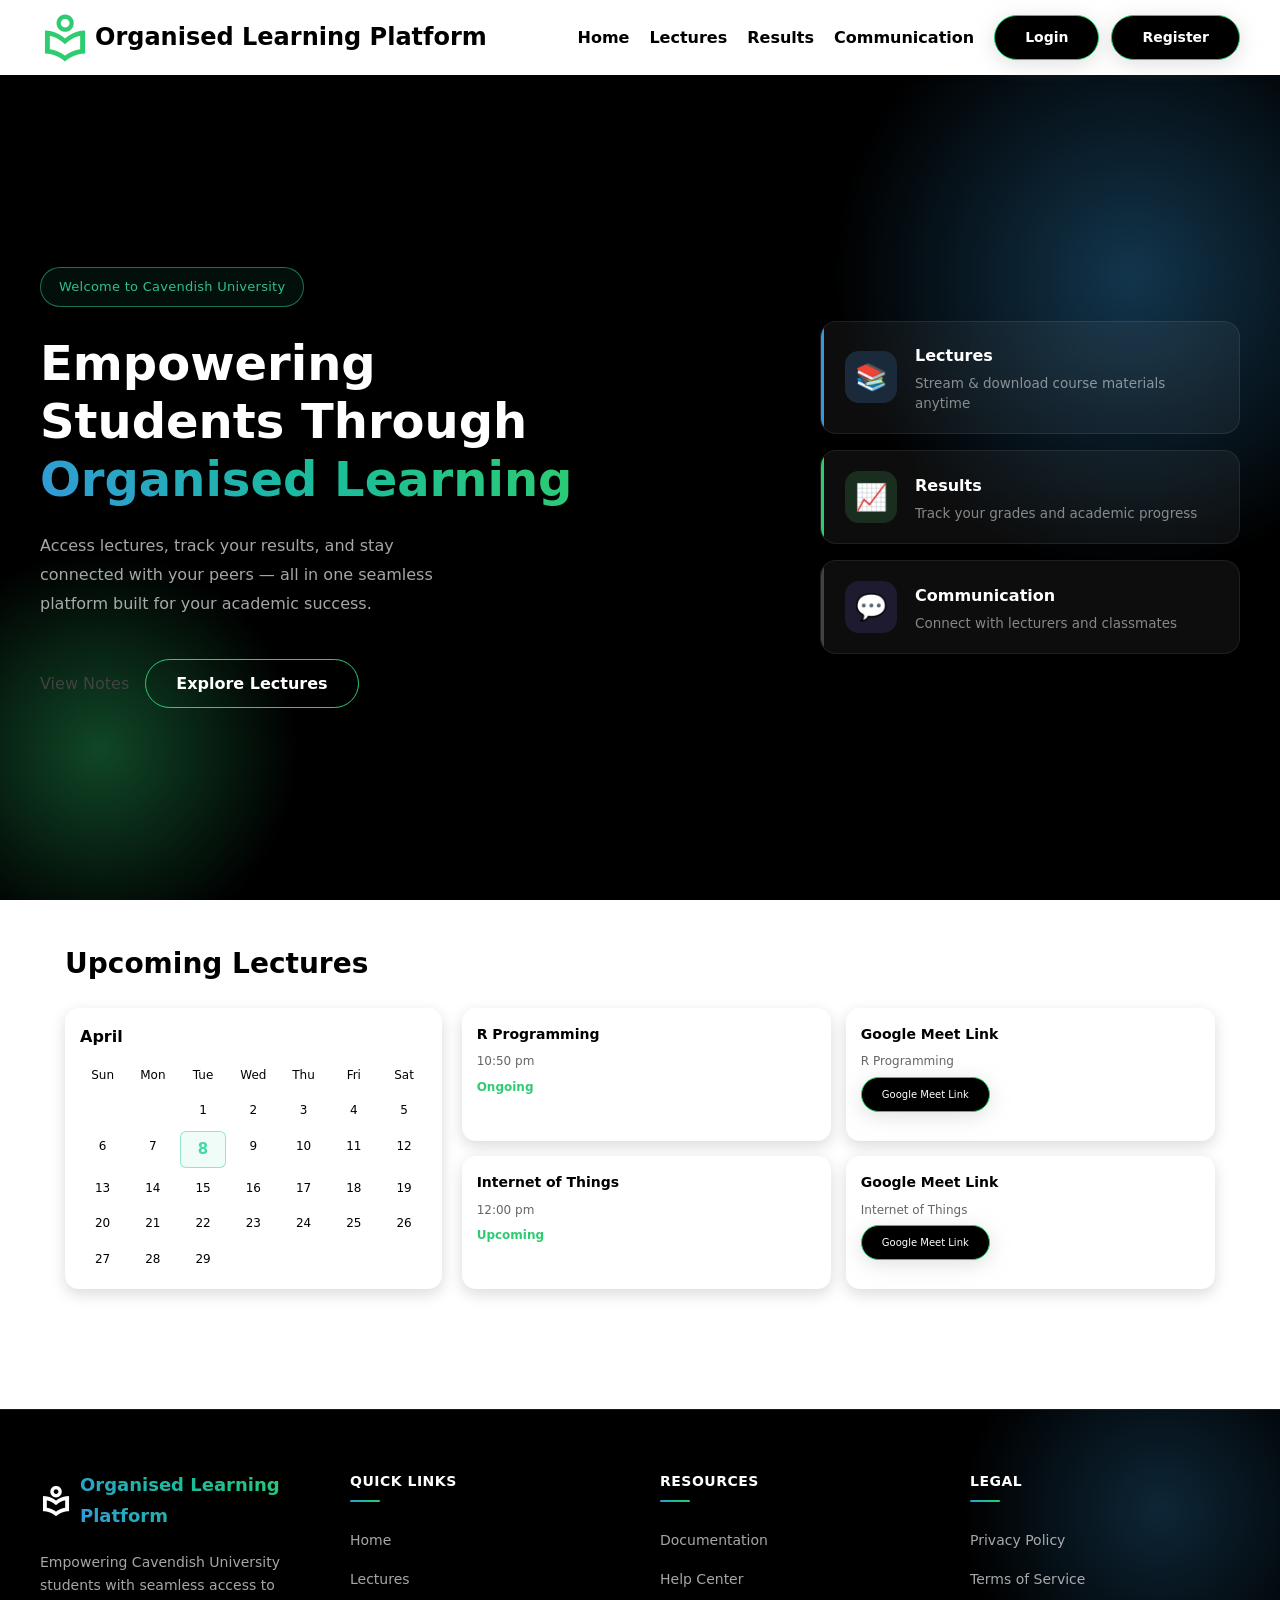
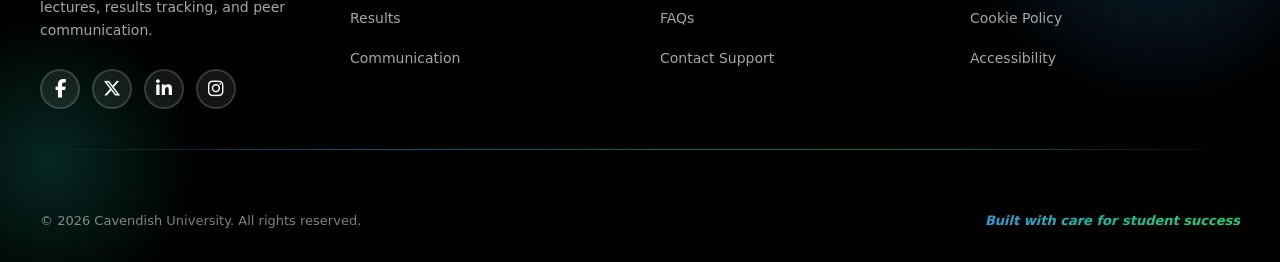
==== commit 4fdfab87: "Added notes.html and updated index.html to link to notes" ====
--- a/index.html
+++ b/index.html
@@ -46,13 +46,6 @@
     </nav>
 
     <section class="hero">
-      
-  <div class="leaf">
-    <div></div><div></div><div></div>
-    <div></div><div></div><div></div>
-    <div></div>
-  </div>
-  
       <div class="hero-container">
         <div class="hero-left">
           <div class="hero-badge">Welcome to Cavendish University</div>
@@ -66,7 +59,7 @@
             success.
           </p>
           <div class="hero-buttons">
-            <a href="/register.html" class="primary-button">Get Started</a>
+            <a href="notes.html" class="btn btn-primary">View Notes</a>
             <a href="/lectures.html" class="outline-button">Explore Lectures</a>
           </div>
         </div>
--- a/assets/css/styles.css
+++ b/assets/css/styles.css
@@ -117,9 +117,18 @@
   background-color: #fff;
   position: fixed;
   top: 0;
-  left: 0;
+  left: 50%;
+  transform: translate(-50%);
   width: 100%;
   z-index: 9999;
+  transition: all 0.3s ease;
+}
+
+.nav-scrolled{
+  max-width: 1090px;
+  border-radius: 50px;
+  background-color: rgba(255, 255, 255, 0.3);
+  backdrop-filter: blur(10px);
 }
 
 nav .container {
@@ -240,8 +249,8 @@
 .hero::before {
   content: "";
   position: absolute;
-  width: 100%;
-  height: 100%;
+  width: 600px;
+  height: 600px;
   background: radial-gradient(circle, #3498db59 0%, rgba(52, 152, 219, 0) 70%);
   top: -100px;
   right: -150px;
@@ -261,9 +270,17 @@
   border-radius: 50%;
   animation: float 6s ease-in-out infinite reverse;
   pointer-events: none;
-
-}
-
+}
+
+@keyframes float {
+  0%,
+  100% {
+    transform: translateY(0) scale(1);
+  }
+  50% {
+    transform: translateY(-30px) scale(1.05);
+  }
+}
 
 .hero-container {
   max-width: 1200px;
@@ -411,51 +428,6 @@
   color: rgba(255, 255, 255, 0.5);
   line-height: 1.5;
   margin: 0;
-}
-
-@keyframes float {
-  0%, 100% {
-    transform: translateY(0) scale(1);
-  }
-  50% {
-    transform: translateY(-30px) scale(1.05);
-  }
-}
-
-/* Falling leaves overlay */
-.leaf {
-  position: absolute;
-  width: 100%;
-  height: 100%;
-  top: 0;
-  left: 0;
-  pointer-events: none;
-}
-
-.leaf div {
-  position: absolute;
-  display: block;
-  width: 30px;
-  height: 30px;
-  background: url('../images/image.png') no-repeat center;
-  background-size: contain;
-}
-
-.leaf div:nth-child(1) { left: 20%; animation: fall 15s linear infinite; animation-delay: -2s; }
-.leaf div:nth-child(2) { left: 70%; animation: fall 15s linear infinite; animation-delay: -4s; }
-.leaf div:nth-child(3) { left: 10%; animation: fall 20s linear infinite; animation-delay: -7s; }
-.leaf div:nth-child(4) { left: 50%; animation: fall 18s linear infinite; animation-delay: -5s; }
-.leaf div:nth-child(5) { left: 85%; animation: fall 14s linear infinite; animation-delay: -5s; }
-.leaf div:nth-child(6) { left: 15%; animation: fall 16s linear infinite; animation-delay: -10s; }
-.leaf div:nth-child(7) { left: 90%; animation: fall 15s linear infinite; animation-delay: -4s; }
-
-@keyframes fall {
-  0%   { opacity: 1; top: -10%; transform: translateX(20px) rotate(0deg); }
-  20%  { opacity: 0.8; transform: translateX(-20px) rotate(45deg); }
-  40%  { transform: translateX(-20px) rotate(90deg); }
-  60%  { transform: translateX(-20px) rotate(135deg); }
-  80%  { transform: translateX(-20px) rotate(180deg); }
-  100% { top: 110%; transform: translateX(-20px) rotate(225deg); }
 }
 
 /* =============================================
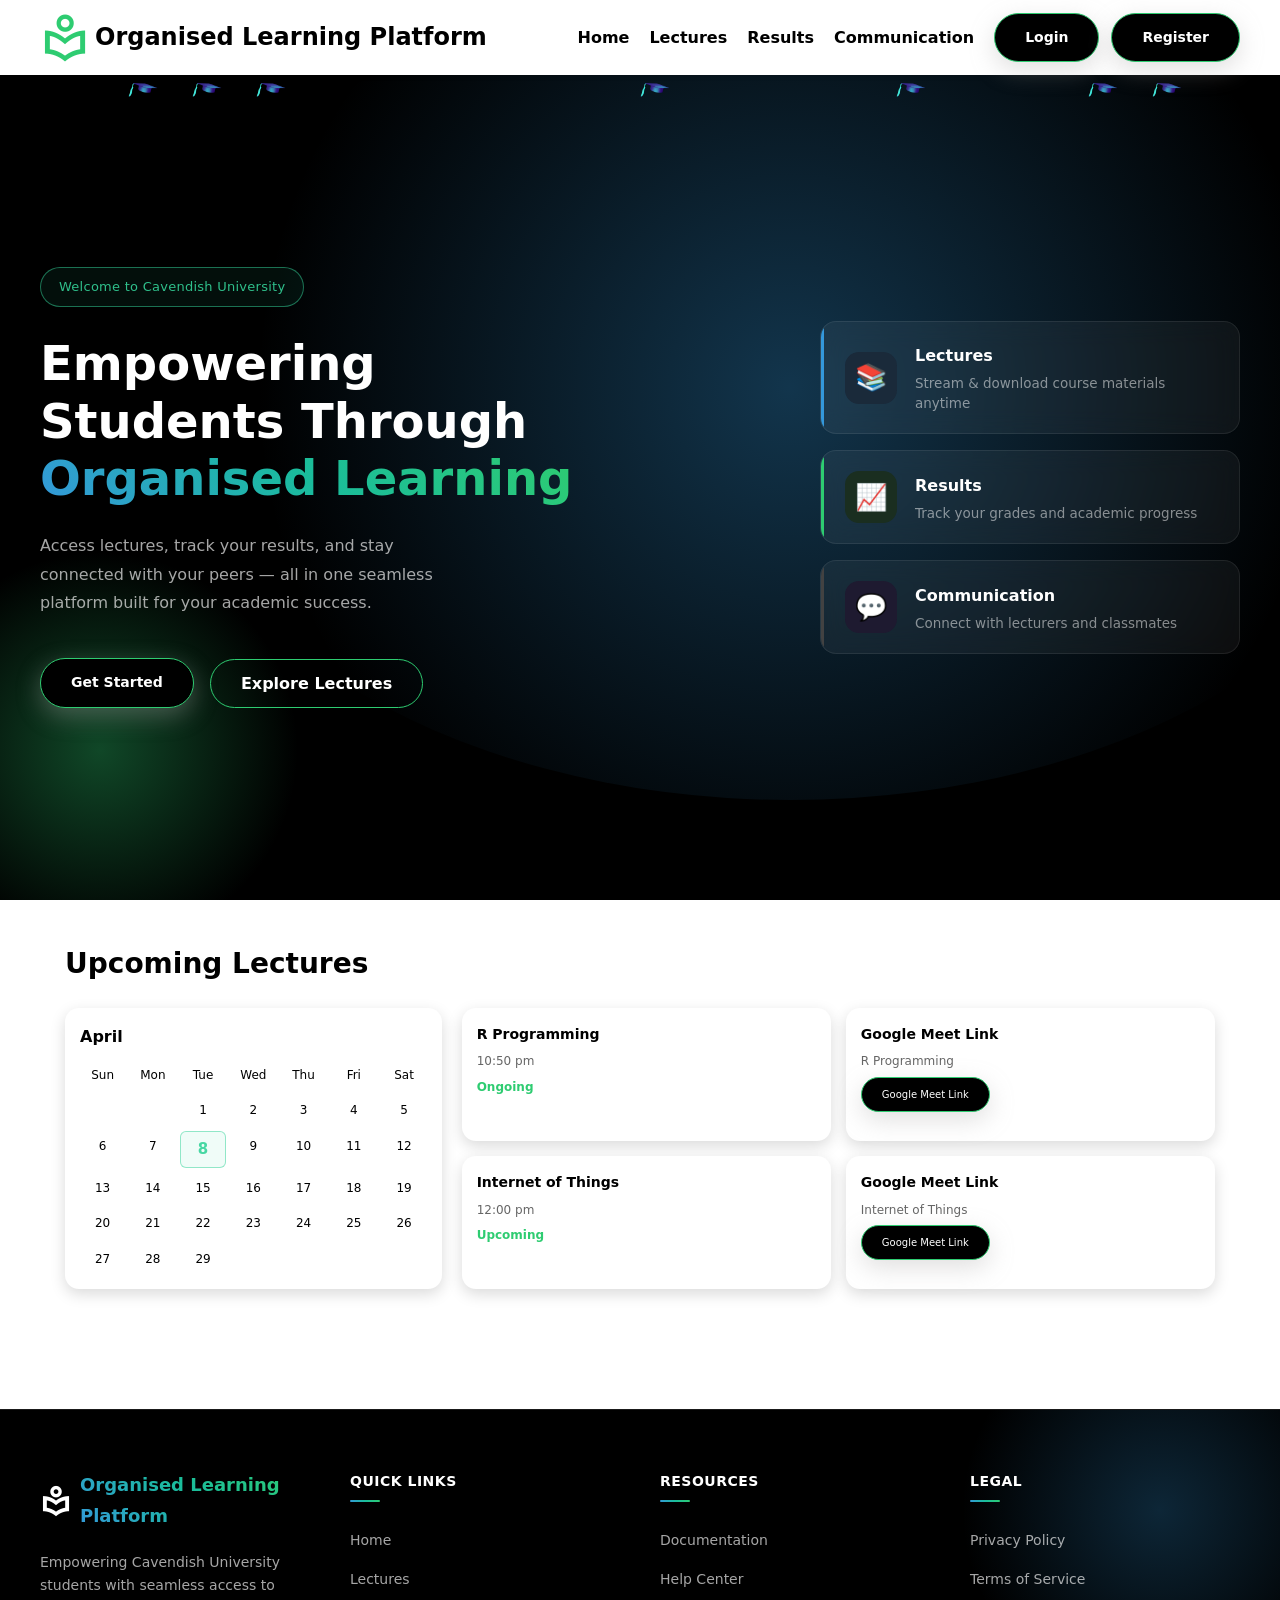
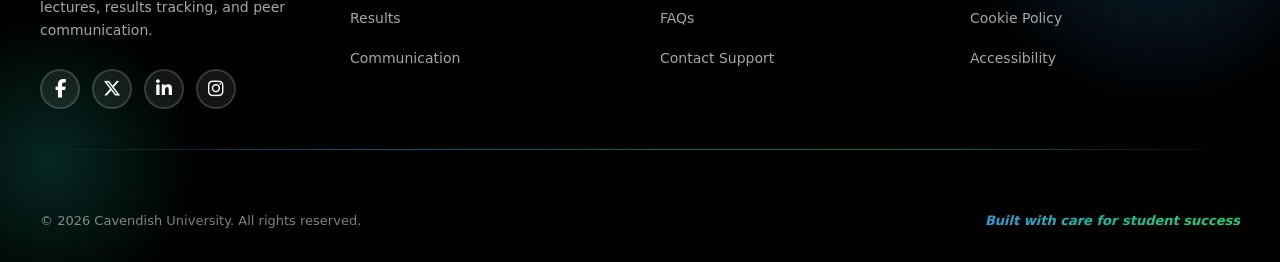
==== commit 3b985aac: "refactor code, move all imports to css so favor easier code mantainance and ensure code resuability" ====
--- a/index.html
+++ b/index.html
@@ -6,14 +6,6 @@
     <meta
       name="description"
       content="This is a special platform for cavendish University Students"
-    />
-    <link
-      rel="stylesheet"
-      href="https://fonts.googleapis.com/css2?family=Material+Symbols+Outlined:opsz,wght,FILL,GRAD@20..48,100..700,0..1,-50..200"
-    />
-    <link
-      rel="stylesheet"
-      href="https://cdnjs.cloudflare.com/ajax/libs/font-awesome/6.5.1/css/all.min.css"
     />
     <link rel="stylesheet" href="./assets/css/styles.css" />
     <title>Organised Learning Platform</title>
@@ -46,6 +38,16 @@
     </nav>
 
     <section class="hero">
+      <div class="leaf">
+        <div></div>
+        <div></div>
+        <div></div>
+        <div></div>
+        <div></div>
+        <div></div>
+        <div></div>
+      </div>
+
       <div class="hero-container">
         <div class="hero-left">
           <div class="hero-badge">Welcome to Cavendish University</div>
@@ -59,7 +61,7 @@
             success.
           </p>
           <div class="hero-buttons">
-            <a href="notes.html" class="btn btn-primary">View Notes</a>
+            <a href="/register.html" class="primary-button">Get Started</a>
             <a href="/lectures.html" class="outline-button">Explore Lectures</a>
           </div>
         </div>
--- a/assets/css/styles.css
+++ b/assets/css/styles.css
@@ -18,6 +18,10 @@
 /* =============================================
    1. ROOT VARIABLES & CODE REFACTOR — Jeslor Ssozi
    ============================================= */
+
+@import url("https://cdnjs.cloudflare.com/ajax/libs/font-awesome/6.5.1/css/all.min.css");
+@import url("https://fonts.googleapis.com/css2?family=Inter:wght@400;500;600;700&display=swap");
+@import url("https://fonts.googleapis.com/css2?family=Material+Symbols+Outlined:opsz,wght,FILL,GRAD@20..48,100..700,0..1,-50..200");
 :root {
   --base-color: #000000;
   --base-color-light: #424242;
@@ -57,12 +61,12 @@
 }
 
 /* =============================================
-   2. BUTTONS — Esther Musiime
+ +  2. BUTTONS — Esther Musiime
    ============================================= */
 .primary-button {
   background-color: var(--base-color);
   color: #fff;
-  padding: 10px 30px;
+  padding: 12px 30px;
   font-weight: 600;
   border-radius: 30px;
   border: none;
@@ -71,9 +75,8 @@
   display: inline-block;
   transition: all 0.3s ease;
   border: 1.5px solid var(--base-color);
-  box-shadow: 0 4px 20px rgb(172 168 168 / 36%);
-  border-color: var(--secondary-color);
-
+  box-shadow: 0 8px 25px rgb(172 168 168 / 36%);
+  border: 1.5px solid var(--secondary-color);
 }
 
 .primary-button:hover {
@@ -81,7 +84,6 @@
   color: #fff;
   box-shadow: 0 8px 25px rgba(0, 0, 0, 0.15);
   transform: translateY(-4px);
-
 }
 
 .outline-button {
@@ -101,8 +103,6 @@
   background: var(--secondary-color);
   transform: translateY(-4px);
   box-shadow: 0 8px 25px rgba(0, 0, 0, 0.15);
-
-
 }
 
 /* =============================================
@@ -124,7 +124,7 @@
   transition: all 0.3s ease;
 }
 
-.nav-scrolled{
+.nav-scrolled {
   max-width: 1090px;
   border-radius: 50px;
   background-color: rgba(255, 255, 255, 0.3);
@@ -244,13 +244,14 @@
   position: relative;
   overflow: hidden;
   padding: 60px 20px;
+  position: relative;
 }
 
 .hero::before {
   content: "";
   position: absolute;
-  width: 600px;
-  height: 600px;
+  width: 100%;
+  height: 100%;
   background: radial-gradient(circle, #3498db59 0%, rgba(52, 152, 219, 0) 70%);
   top: -100px;
   right: -150px;
@@ -279,6 +280,86 @@
   }
   50% {
     transform: translateY(-30px) scale(1.05);
+  }
+}
+
+/* Falling leaves overlay */
+.leaf {
+  position: absolute;
+  width: 100%;
+  height: 100%;
+  top: 0;
+  left: 0;
+  pointer-events: none;
+}
+
+.leaf div {
+  position: absolute;
+  display: block;
+  width: 30px;
+  height: 30px;
+  background: url("../images/grad_cap.png") no-repeat center;
+  background-size: contain;
+}
+
+.leaf div:nth-child(1) {
+  left: 20%;
+  animation: fall 15s linear infinite;
+  animation-delay: -2s;
+}
+.leaf div:nth-child(2) {
+  left: 70%;
+  animation: fall 15s linear infinite;
+  animation-delay: -4s;
+}
+.leaf div:nth-child(3) {
+  left: 10%;
+  animation: fall 20s linear infinite;
+  animation-delay: -7s;
+}
+.leaf div:nth-child(4) {
+  left: 50%;
+  animation: fall 18s linear infinite;
+  animation-delay: -5s;
+}
+.leaf div:nth-child(5) {
+  left: 85%;
+  animation: fall 14s linear infinite;
+  animation-delay: -5s;
+}
+.leaf div:nth-child(6) {
+  left: 15%;
+  animation: fall 16s linear infinite;
+  animation-delay: -10s;
+}
+.leaf div:nth-child(7) {
+  left: 90%;
+  animation: fall 15s linear infinite;
+  animation-delay: -4s;
+}
+
+@keyframes fall {
+  0% {
+    opacity: 1;
+    top: -10%;
+    transform: translateX(20px) rotate(0deg);
+  }
+  20% {
+    opacity: 0.8;
+    transform: translateX(-20px) rotate(45deg);
+  }
+  40% {
+    transform: translateX(-20px) rotate(90deg);
+  }
+  60% {
+    transform: translateX(-20px) rotate(135deg);
+  }
+  80% {
+    transform: translateX(-20px) rotate(180deg);
+  }
+  100% {
+    top: 110%;
+    transform: translateX(-20px) rotate(225deg);
   }
 }
 
@@ -1144,35 +1225,69 @@
   position: relative;
   z-index: 1;
 }
-
+.results-section-title {
+  display: flex;
+  align-items: center;
+  justify-content: center;
+  gap: 20px;
+  margin: 40px 0;
+}
+.results-section-title::before,
+.results-section-title::after {
+  content: "";
+  height: 3px;
+  width: 60px;
+  background-color: #27ae60;
+  border-radius: 10px;
+}
 .results-summary {
   display: flex;
   gap: 20px;
   justify-content: center;
+  gap: 25px;
   padding: 30px;
   flex-wrap: wrap;
   margin-top: -40px;
 }
 
 .result-card {
-  background: white;
+  background: rgba(255, 255, 255, 0.05);
   border-radius: 16px;
-  padding: 20px;
+  padding: 25px;
   min-width: 220px;
   text-align: center;
-  box-shadow: 0 6px 18px rgba(0, 0, 0, 0.08);
+  box-shadow: 0 10px 25px rgba(0, 0, 0, 0.05);
   transition: all 0.3s ease;
+  backdrop-filter: blur(12px);
+  border: 1px solid rgba(255, 255, 255, 0.05);
 }
 
 .result-card:hover {
-  transform: translateY(-4px);
-  box-shadow: 0 8px 25px rgba(0, 0, 0, 0.15);
+  transform: translateY(-8px);
+  box-shadow: 0 12px 30px rgba(0, 0, 0, 0.12);
+  background: rgba(255, 255, 255, 0.05);
+  border: 1px solid rgba(255, 255, 255, 0.05);
 }
 
 .result-card i {
   font-size: 22px;
-  color: #2563eb;
+  color: var(--secondary-color);
   margin-bottom: 8px;
+  padding: 15px;
+  border-radius: 50%;
+  background: #eef3ff;
+  width: 70;
+  height: 70px;
+  display: flex;
+  align-items: center;
+  justify-content: center;
+  margin: auto 15px;
+  font-size: 2rem;
+}
+/*blue for gpa */
+gpa-card i {
+  background: rgba(52, 152, 219, 0.1);
+  color: var(--secondary-color);
 }
 
 .result-card h2 {
@@ -1195,19 +1310,23 @@
 
 .results-semesters {
   display: flex;
+  flex-direction: column;
   gap: 25px;
   padding: 20px;
   justify-content: center;
   flex-wrap: wrap;
+  width: 100%;
+  max-width: 1400px;
+  margin: 0 auto;
 }
 
 .result-sem-card {
-  width: 320px;
   background: white;
   border-radius: 18px;
   overflow: hidden;
   box-shadow: 0 8px 25px rgba(0, 0, 0, 0.08);
   transition: all 0.3s ease;
+  width: 100%;
 }
 
 .result-sem-card:hover {
@@ -1222,23 +1341,14 @@
   justify-content: space-between;
   font-weight: 600;
   font-size: 15px;
-}
-
-.sem-blue {
-  background: linear-gradient(135deg, #3b82f6, #38bdf8);
-}
-.sem-green {
-  background: linear-gradient(135deg, #22c55e, #4ade80);
-}
-.sem-purple {
-  background: linear-gradient(135deg, #9333ea, #c084fc);
+  background-color: var(--base-color);
 }
 
 .result-course {
   display: flex;
   justify-content: space-between;
   align-items: center;
-  padding: 16px 18px;
+  padding: 10px 18px;
   border-bottom: 1px solid #f1f1f1;
 }
 
@@ -1463,9 +1573,8 @@
   display: inline-block;
   flex-shrink: 0;
   position: relative;
-  transition:
-    border-color 0.2s ease,
-    background 0.2s ease;
+  transition: border-color 0.2s ease;
+  background: 0.2s ease;
 }
 
 .login-remember input[type="checkbox"]:checked + .login-checkbox-custom {
@@ -1857,10 +1966,11 @@
     grid-template-columns: 1fr;
   }
 
-  /* Results — Swabulah */
+  /* Results — Jeslor */
   .results-summary {
-    flex-direction: column;
-    align-items: center;
+    display: grid;
+
+    grid-template-columns: repeat(auto-fill, minmax(200px, 1fr));
   }
   .results-semesters {
     flex-direction: column;
@@ -2062,4 +2172,3 @@
     font-size: 12px;
   }
 }
-+
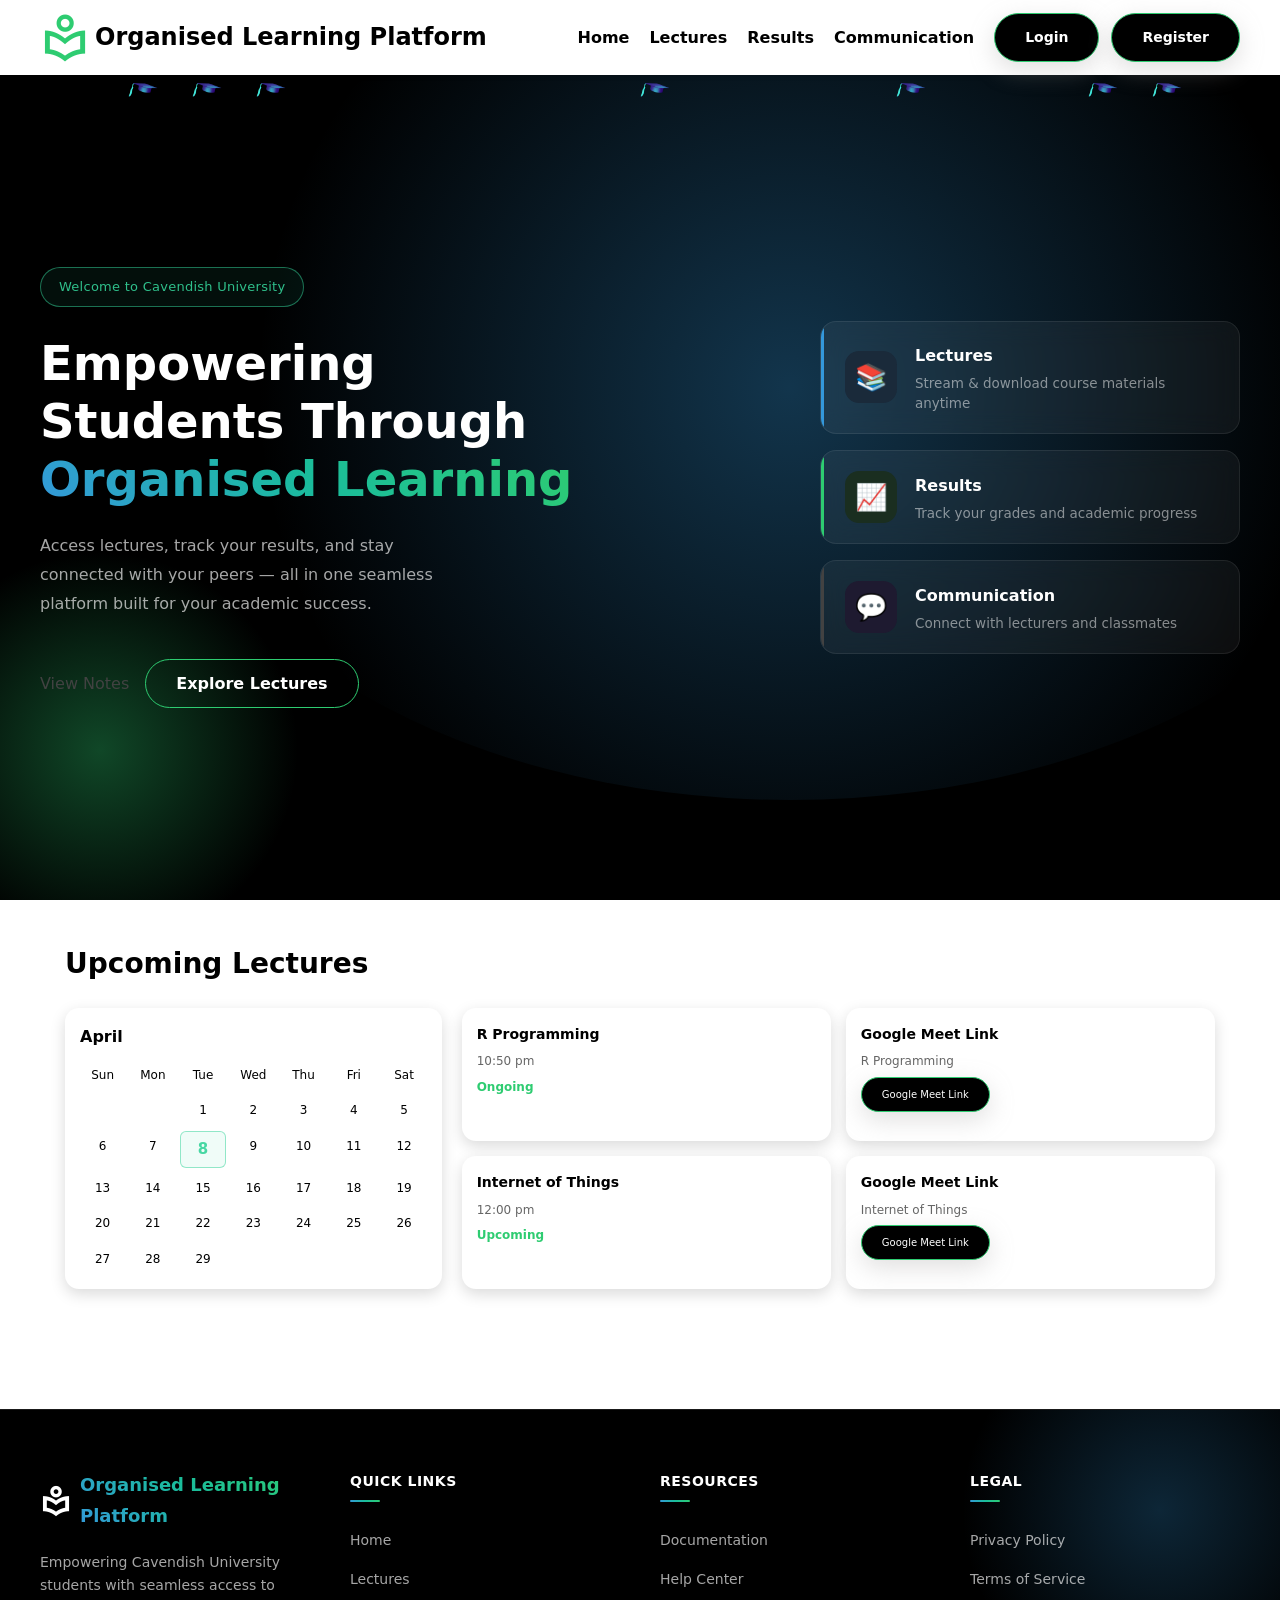
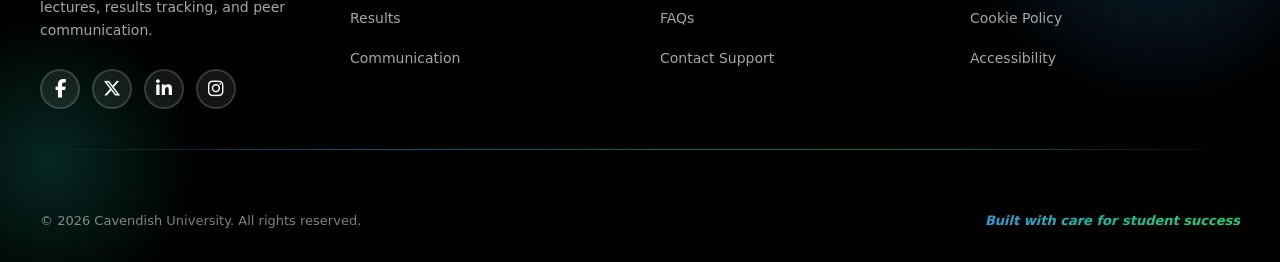
==== commit d6310e11: "Merge 4fdfab873deaced5fa5c0f9f85edaebd9f673cbf into f72e5cf51a0a5ecaa19a9af5757c8550ab280c80" ====
--- a/index.html
+++ b/index.html
@@ -61,7 +61,7 @@
             success.
           </p>
           <div class="hero-buttons">
-            <a href="/register.html" class="primary-button">Get Started</a>
+            <a href="notes.html" class="btn btn-primary">View Notes</a>
             <a href="/lectures.html" class="outline-button">Explore Lectures</a>
           </div>
         </div>
--- a/assets/css/styles.css
+++ b/assets/css/styles.css
@@ -1969,7 +1969,6 @@
   /* Results — Jeslor */
   .results-summary {
     display: grid;
-
     grid-template-columns: repeat(auto-fill, minmax(200px, 1fr));
   }
   .results-semesters {
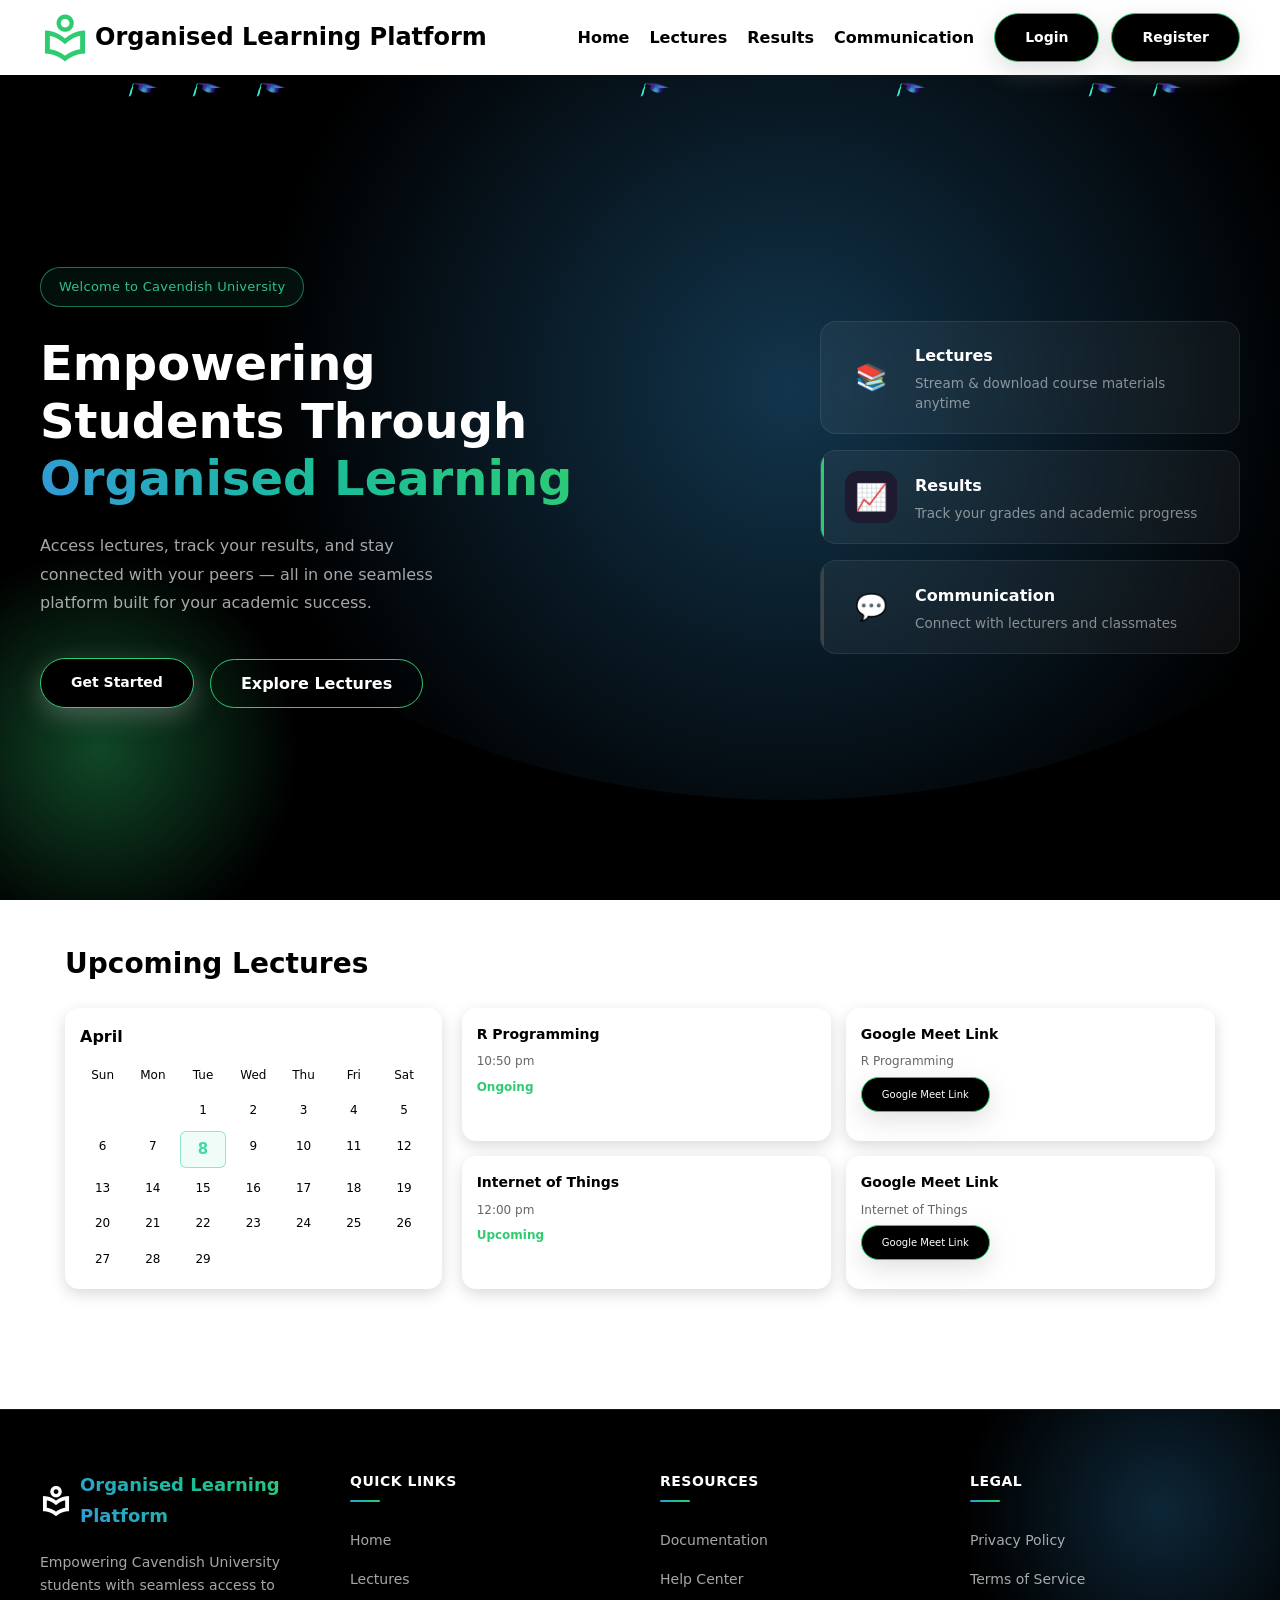
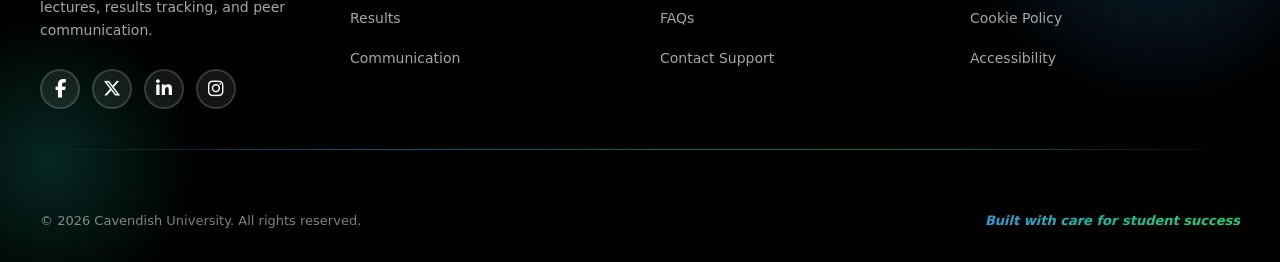
==== commit c323548c: "Changed card colors" ====
--- a/index.html
+++ b/index.html
@@ -61,7 +61,7 @@
             success.
           </p>
           <div class="hero-buttons">
-            <a href="notes.html" class="btn btn-primary">View Notes</a>
+            <a href="/register.html" class="primary-button">Get Started</a>
             <a href="/lectures.html" class="outline-button">Explore Lectures</a>
           </div>
         </div>
--- a/assets/css/styles.css
+++ b/assets/css/styles.css
@@ -460,7 +460,7 @@
   border-radius: 16px 0 0 16px;
 }
 
-.hero-card-border--blue {
+.hero-card-border--green {
   background: var(--primary-color);
 }
 .hero-card-border--green {
@@ -481,13 +481,13 @@
   font-size: 26px;
 }
 
-.hero-card-icon-box--blue {
+.hero-card-icon-box--green {
   background: #1a2a3a;
 }
 .hero-card-icon-box--green {
   background: #1a2e20;
 }
-.hero-card-icon-box--purple {
+.hero-card-icon-box--green {
   background: #1e1a30;
 }
 
